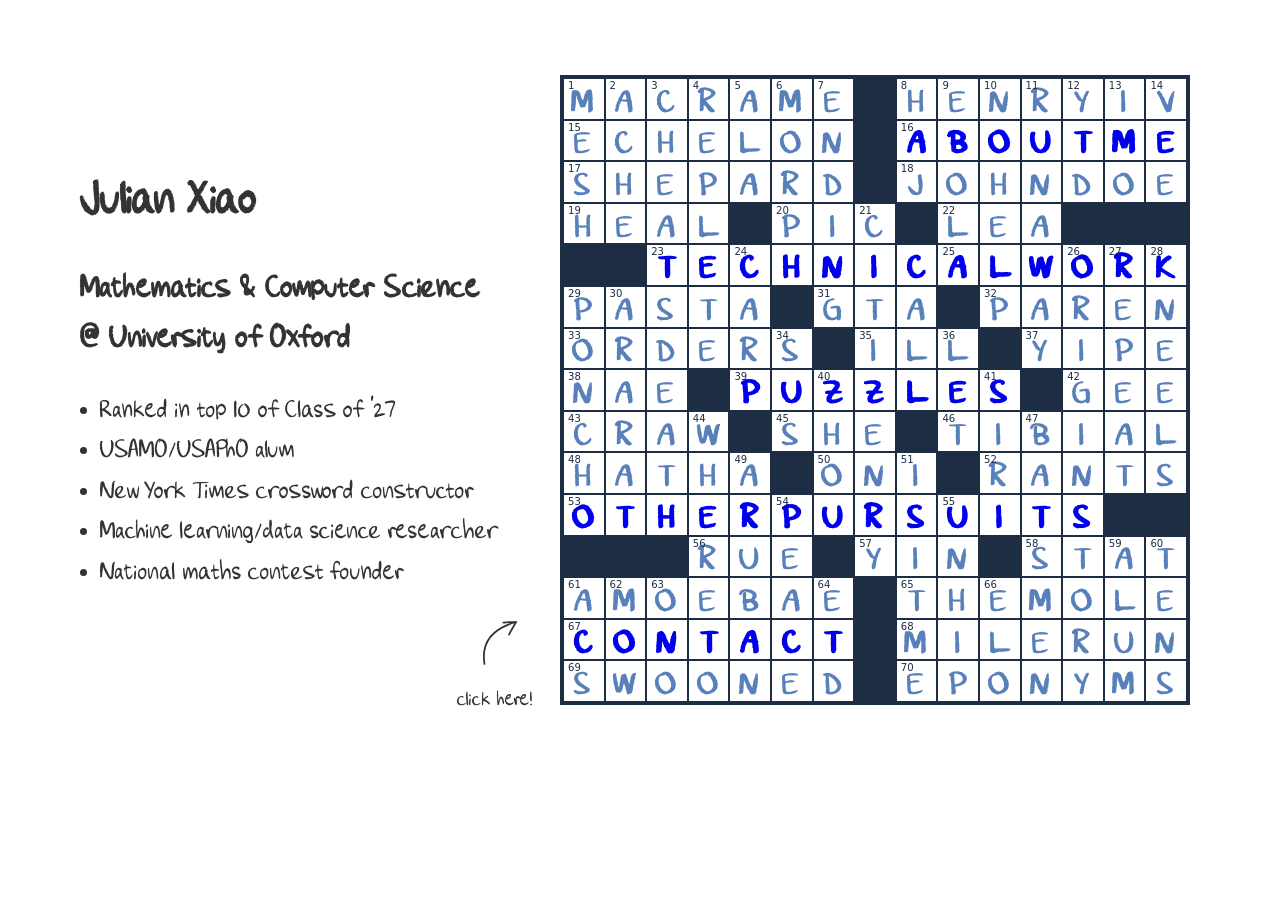
==== index.html @ 97bfea86 "fixed grid font" ====
<!DOCTYPE html>
<html lang="en">

<head>
        <meta charset="UTF-8">
        <meta name="viewport" content="width=device-width, initial-scale=1.0">
        <title>Julian's World</title>
        <link rel="icon" href="images/favicon (4).ico">
        <link rel="preload" href="fonts/jxh.woff2" as="font" type="font/woff2" crossorigin>
        <link rel="preload" href="fonts/jxh2.woff2" as="font" type="font/woff2" crossorigin>
        <link rel="stylesheet" href="style.css">
</head>

<body>
        <div class="main-layout fade-in-up">
                <!-- Left Panel: 1/3 Width -->
                <aside class="left-panel">
                        <h1>Julian Xiao</h1>
                        <h2>
                                Mathematics & Computer Science
                                <br> @ University of Oxford
                        </h2>
                        <p>
                        <ul>
                                <li>Ranked in top 10 of Class of '27</li>
                                <li>USAMO/USAPhO alum</li>
                                <li>New York Times crossword constructor</li>
                                <li>Machine learning/data science researcher</li>
                                <li>National maths contest founder</li>
                        </ul>
                        </p>
                </aside>

                <!-- Right Panel: 2/3 Width containing Crossword Grid -->
                <main class="right-panel">
                        <div class="grid-wrapper">
                                <div class="crossword-grid">

                                        <!-- Row 1 -->
                                        <div class="cell"><span class="cell-number">1</span><span
                                                        class="cell-letter">M</span></div>
                                        <div class="cell"><span class="cell-number">2</span><span
                                                        class="cell-letter">A</span></div>
                                        <div class="cell"><span class="cell-number">3</span><span
                                                        class="cell-letter">C</span></div>
                                        <div class="cell"><span class="cell-number">4</span><span
                                                        class="cell-letter">R</span></div>
                                        <div class="cell"><span class="cell-number">5</span><span
                                                        class="cell-letter">A</span></div>
                                        <div class="cell"><span class="cell-number">6</span><span
                                                        class="cell-letter">M</span></div>
                                        <div class="cell"><span class="cell-number">7</span><span
                                                        class="cell-letter">E</span></div>
                                        <div class="cell black"></div>
                                        <div class="cell"><span class="cell-number">8</span><span
                                                        class="cell-letter">H</span></div>
                                        <div class="cell"><span class="cell-number">9</span><span
                                                        class="cell-letter">E</span></div>
                                        <div class="cell"><span class="cell-number">10</span><span
                                                        class="cell-letter">N</span></div>
                                        <div class="cell"><span class="cell-number">11</span><span
                                                        class="cell-letter">R</span></div>
                                        <div class="cell"><span class="cell-number">12</span><span
                                                        class="cell-letter">Y</span></div>
                                        <div class="cell"><span class="cell-number">13</span><span
                                                        class="cell-letter">I</span></div>
                                        <div class="cell"><span class="cell-number">14</span><span
                                                        class="cell-letter">V</span></div>

                                        <!-- Row 2 -->
                                        <div class="cell"><span class="cell-number">15</span><span
                                                        class="cell-letter">E</span></div>
                                        <div class="cell"><span class="cell-letter">C</span></div>
                                        <div class="cell"><span class="cell-letter">H</span></div>
                                        <div class="cell"><span class="cell-letter">E</span></div>
                                        <div class="cell"><span class="cell-letter">L</span></div>
                                        <div class="cell"><span class="cell-letter">O</span></div>
                                        <div class="cell"><span class="cell-letter">N</span></div>
                                        <div class="cell black"></div>
                                        <a href="about.html" class="cell crossword-link" data-word="about"><span
                                                        class="cell-number">16</span><span
                                                        class="cell-letter">A</span></a>
                                        <a href="about.html" class="cell crossword-link" data-word="about"><span
                                                        class="cell-letter">B</span></a>
                                        <a href="about.html" class="cell crossword-link" data-word="about"><span
                                                        class="cell-letter">O</span></a>
                                        <a href="about.html" class="cell crossword-link" data-word="about"><span
                                                        class="cell-letter">U</span></a>
                                        <a href="about.html" class="cell crossword-link" data-word="about"><span
                                                        class="cell-letter">T</span></a>
                                        <a href="about.html" class="cell crossword-link" data-word="about"><span
                                                        class="cell-letter">M</span></a>
                                        <a href="about.html" class="cell crossword-link" data-word="about"><span
                                                        class="cell-letter">E</span></a>

                                        <!-- Row 3 -->
                                        <div class="cell"><span class="cell-number">17</span><span
                                                        class="cell-letter">S</span></div>
                                        <div class="cell"><span class="cell-letter">H</span></div>
                                        <div class="cell"><span class="cell-letter">E</span></div>
                                        <div class="cell"><span class="cell-letter">P</span></div>
                                        <div class="cell"><span class="cell-letter">A</span></div>
                                        <div class="cell"><span class="cell-letter">R</span></div>
                                        <div class="cell"><span class="cell-letter">D</span></div>
                                        <div class="cell black"></div>
                                        <div class="cell"><span class="cell-number">18</span><span
                                                        class="cell-letter">J</span></div>
                                        <div class="cell"><span class="cell-letter">O</span></div>
                                        <div class="cell"><span class="cell-letter">H</span></div>
                                        <div class="cell"><span class="cell-letter">N</span></div>
                                        <div class="cell"><span class="cell-letter">D</span></div>
                                        <div class="cell"><span class="cell-letter">O</span></div>
                                        <div class="cell"><span class="cell-letter">E</span></div>

                                        <!-- Row 4 -->
                                        <div class="cell"><span class="cell-number">19</span><span
                                                        class="cell-letter">H</span></div>
                                        <div class="cell"><span class="cell-letter">E</span></div>
                                        <div class="cell"><span class="cell-letter">A</span></div>
                                        <div class="cell"><span class="cell-letter">L</span></div>
                                        <div class="cell black"></div>
                                        <div class="cell"><span class="cell-number">20</span><span
                                                        class="cell-letter">P</span></div>
                                        <div class="cell"><span class="cell-letter">I</span></div>
                                        <div class="cell"><span class="cell-number">21</span><span
                                                        class="cell-letter">C</span></div>
                                        <div class="cell black"></div>
                                        <div class="cell"><span class="cell-number">22</span><span
                                                        class="cell-letter">L</span></div>
                                        <div class="cell"><span class="cell-letter">E</span></div>
                                        <div class="cell"><span class="cell-letter">A</span></div>
                                        <div class="cell black"></div>
                                        <div class="cell black"></div>
                                        <div class="cell black"></div>

                                        <!-- Row 5 -->
                                        <div class="cell black"></div>
                                        <div class="cell black"></div>
                                        <a href="work.html" class="cell crossword-link" data-word="work"><span
                                                        class="cell-number">23</span><span
                                                        class="cell-letter">T</span></a>
                                        <a href="work.html" class="cell crossword-link" data-word="work"><span
                                                        class="cell-letter">E</span></a>
                                        <a href="work.html" class="cell crossword-link" data-word="work"><span
                                                        class="cell-number">24</span><span
                                                        class="cell-letter">C</span></a>
                                        <a href="work.html" class="cell crossword-link" data-word="work"><span
                                                        class="cell-letter">H</span></a>
                                        <a href="work.html" class="cell crossword-link" data-word="work"><span
                                                        class="cell-letter">N</span></a>
                                        <a href="work.html" class="cell crossword-link" data-word="work"><span
                                                        class="cell-letter">I</span></a>
                                        <a href="work.html" class="cell crossword-link" data-word="work"><span
                                                        class="cell-letter">C</span></a>
                                        <a href="work.html" class="cell crossword-link" data-word="work"><span
                                                        class="cell-number">25</span><span
                                                        class="cell-letter">A</span></a>
                                        <a href="work.html" class="cell crossword-link" data-word="work"><span
                                                        class="cell-letter">L</span></a>
                                        <a href="work.html" class="cell crossword-link" data-word="work"><span
                                                        class="cell-letter">W</span></a>
                                        <a href="work.html" class="cell crossword-link" data-word="work"><span
                                                        class="cell-number">26</span><span
                                                        class="cell-letter">O</span></a>
                                        <a href="work.html" class="cell crossword-link" data-word="work"><span
                                                        class="cell-number">27</span><span
                                                        class="cell-letter">R</span></a>
                                        <a href="work.html" class="cell crossword-link" data-word="work"><span
                                                        class="cell-number">28</span><span
                                                        class="cell-letter">K</span></a>

                                        <!-- Row 6 -->
                                        <div class="cell"><span class="cell-number">29</span><span
                                                        class="cell-letter">P</span></div>
                                        <div class="cell"><span class="cell-number">30</span><span
                                                        class="cell-letter">A</span></div>
                                        <div class="cell"><span class="cell-letter">S</span></div>
                                        <div class="cell"><span class="cell-letter">T</span></div>
                                        <div class="cell"><span class="cell-letter">A</span></div>
                                        <div class="cell black"></div>
                                        <div class="cell"><span class="cell-number">31</span><span
                                                        class="cell-letter">G</span></div>
                                        <div class="cell"><span class="cell-letter">T</span></div>
                                        <div class="cell"><span class="cell-letter">A</span></div>
                                        <div class="cell black"></div>
                                        <div class="cell"><span class="cell-number">32</span><span
                                                        class="cell-letter">P</span></div>
                                        <div class="cell"><span class="cell-letter">A</span></div>
                                        <div class="cell"><span class="cell-letter">R</span></div>
                                        <div class="cell"><span class="cell-letter">E</span></div>
                                        <div class="cell"><span class="cell-letter">N</span></div>

                                        <!-- Row 7 -->
                                        <div class="cell"><span class="cell-number">33</span><span
                                                        class="cell-letter">O</span></div>
                                        <div class="cell"><span class="cell-letter">R</span></div>
                                        <div class="cell"><span class="cell-letter">D</span></div>
                                        <div class="cell"><span class="cell-letter">E</span></div>
                                        <div class="cell"><span class="cell-letter">R</span></div>
                                        <div class="cell"><span class="cell-number">34</span><span
                                                        class="cell-letter">S</span></div>
                                        <div class="cell black"></div>
                                        <div class="cell"><span class="cell-number">35</span><span
                                                        class="cell-letter">I</span></div>
                                        <div class="cell"><span class="cell-letter">L</span></div>
                                        <div class="cell"><span class="cell-number">36</span><span
                                                        class="cell-letter">L</span></div>
                                        <div class="cell black"></div>
                                        <div class="cell"><span class="cell-number">37</span><span
                                                        class="cell-letter">Y</span></div>
                                        <div class="cell"><span class="cell-letter">I</span></div>
                                        <div class="cell"><span class="cell-letter">P</span></div>
                                        <div class="cell"><span class="cell-letter">E</span></div>

                                        <!-- Row 8 -->
                                        <div class="cell"><span class="cell-number">38</span><span
                                                        class="cell-letter">N</span></div>
                                        <div class="cell"><span class="cell-letter">A</span></div>
                                        <div class="cell"><span class="cell-letter">E</span></div>
                                        <div class="cell black"></div>
                                        <a href="puzzles.html" class="cell crossword-link" data-word="puzzles"><span
                                                        class="cell-number">39</span><span
                                                        class="cell-letter">P</span></a>
                                        <a href="puzzles.html" class="cell crossword-link" data-word="puzzles"><span
                                                        class="cell-letter">U</span></a>
                                        <a href="puzzles.html" class="cell crossword-link" data-word="puzzles"><span
                                                        class="cell-number">40</span><span
                                                        class="cell-letter variant-1">Z</span></a>
                                        <a href="puzzles.html" class="cell crossword-link" data-word="puzzles"><span
                                                        class="cell-letter">Z</span></a>
                                        <a href="puzzles.html" class="cell crossword-link" data-word="puzzles"><span
                                                        class="cell-letter">L</span></a>
                                        <a href="puzzles.html" class="cell crossword-link" data-word="puzzles"><span
                                                        class="cell-letter">E</span></a>
                                        <a href="puzzles.html" class="cell crossword-link" data-word="puzzles"><span
                                                        class="cell-number">41</span><span
                                                        class="cell-letter">S</span></a>
                                        <div class="cell black"></div>
                                        <div class="cell"><span class="cell-number">42</span><span
                                                        class="cell-letter">G</span></div>
                                        <div class="cell"><span class="cell-letter">E</span></div>
                                        <div class="cell"><span class="cell-letter">E</span></div>

                                        <!-- Row 9 -->
                                        <div class="cell"><span class="cell-number">43</span><span
                                                        class="cell-letter">C</span></div>
                                        <div class="cell"><span class="cell-letter">R</span></div>
                                        <div class="cell"><span class="cell-letter">A</span></div>
                                        <div class="cell"><span class="cell-number">44</span><span
                                                        class="cell-letter">W</span></div>
                                        <div class="cell black"></div>
                                        <div class="cell"><span class="cell-number">45</span><span
                                                        class="cell-letter">S</span></div>
                                        <div class="cell"><span class="cell-letter">H</span></div>
                                        <div class="cell"><span class="cell-letter">E</span></div>
                                        <div class="cell black"></div>
                                        <div class="cell"><span class="cell-number">46</span><span
                                                        class="cell-letter">T</span></div>
                                        <div class="cell"><span class="cell-letter">I</span></div>
                                        <div class="cell"><span class="cell-number">47</span><span
                                                        class="cell-letter">B</span></div>
                                        <div class="cell"><span class="cell-letter">I</span></div>
                                        <div class="cell"><span class="cell-letter">A</span></div>
                                        <div class="cell"><span class="cell-letter">L</span></div>

                                        <!-- Row 10 -->
                                        <div class="cell"><span class="cell-number">48</span><span
                                                        class="cell-letter">H</span></div>
                                        <div class="cell"><span class="cell-letter">A</span></div>
                                        <div class="cell"><span class="cell-letter">T</span></div>
                                        <div class="cell"><span class="cell-letter">H</span></div>
                                        <div class="cell"><span class="cell-number">49</span><span
                                                        class="cell-letter">A</span></div>
                                        <div class="cell black"></div>
                                        <div class="cell"><span class="cell-number">50</span><span
                                                        class="cell-letter">O</span></div>
                                        <div class="cell"><span class="cell-letter">N</span></div>
                                        <div class="cell"><span class="cell-number">51</span><span
                                                        class="cell-letter">I</span></div>
                                        <div class="cell black"></div>
                                        <div class="cell"><span class="cell-number">52</span><span
                                                        class="cell-letter">R</span></div>
                                        <div class="cell"><span class="cell-letter">A</span></div>
                                        <div class="cell"><span class="cell-letter">N</span></div>
                                        <div class="cell"><span class="cell-letter">T</span></div>
                                        <div class="cell"><span class="cell-letter">S</span></div>

                                        <!-- Row 11 -->
                                        <a href="pursuits.html" class="cell crossword-link" data-word="pursuits"><span
                                                        class="cell-number">53</span><span
                                                        class="cell-letter">O</span></a>
                                        <a href="pursuits.html" class="cell crossword-link" data-word="pursuits"><span
                                                        class="cell-letter">T</span></a>
                                        <a href="pursuits.html" class="cell crossword-link" data-word="pursuits"><span
                                                        class="cell-letter">H</span></a>
                                        <a href="pursuits.html" class="cell crossword-link" data-word="pursuits"><span
                                                        class="cell-letter">E</span></a>
                                        <a href="pursuits.html" class="cell crossword-link" data-word="pursuits"><span
                                                        class="cell-letter">R</span></a>
                                        <a href="pursuits.html" class="cell crossword-link" data-word="pursuits"><span
                                                        class="cell-number">54</span><span
                                                        class="cell-letter">P</span></a>
                                        <a href="pursuits.html" class="cell crossword-link" data-word="pursuits"><span
                                                        class="cell-letter">U</span></a>
                                        <a href="pursuits.html" class="cell crossword-link" data-word="pursuits"><span
                                                        class="cell-letter">R</span></a>
                                        <a href="pursuits.html" class="cell crossword-link" data-word="pursuits"><span
                                                        class="cell-letter">S</span></a>
                                        <a href="pursuits.html" class="cell crossword-link" data-word="pursuits"><span
                                                        class="cell-number">55</span><span
                                                        class="cell-letter">U</span></a>
                                        <a href="pursuits.html" class="cell crossword-link" data-word="pursuits"><span
                                                        class="cell-letter">I</span></a>
                                        <a href="pursuits.html" class="cell crossword-link" data-word="pursuits"><span
                                                        class="cell-letter">T</span></a>
                                        <a href="pursuits.html" class="cell crossword-link" data-word="pursuits"><span
                                                        class="cell-letter">S</span></a>
                                        <div class="cell black"></div>
                                        <div class="cell black"></div>

                                        <!-- Row 12 -->
                                        <div class="cell black"></div>
                                        <div class="cell black"></div>
                                        <div class="cell black"></div>
                                        <div class="cell"><span class="cell-number">56</span><span
                                                        class="cell-letter">R</span></div>
                                        <div class="cell"><span class="cell-letter">U</span></div>
                                        <div class="cell"><span class="cell-letter">E</span></div>
                                        <div class="cell black"></div>
                                        <div class="cell"><span class="cell-number">57</span><span
                                                        class="cell-letter">Y</span></div>
                                        <div class="cell"><span class="cell-letter">I</span></div>
                                        <div class="cell"><span class="cell-letter">N</span></div>
                                        <div class="cell black"></div>
                                        <div class="cell"><span class="cell-number">58</span><span
                                                        class="cell-letter">S</span></div>
                                        <div class="cell"><span class="cell-letter">T</span></div>
                                        <div class="cell"><span class="cell-number">59</span><span
                                                        class="cell-letter">A</span></div>
                                        <div class="cell"><span class="cell-number">60</span><span
                                                        class="cell-letter">T</span></div>

                                        <!-- Row 13 -->
                                        <div class="cell"><span class="cell-number">61</span><span
                                                        class="cell-letter">A</span></div>
                                        <div class="cell"><span class="cell-number">62</span><span
                                                        class="cell-letter">M</span></div>
                                        <div class="cell"><span class="cell-number">63</span><span
                                                        class="cell-letter">O</span></div>
                                        <div class="cell"><span class="cell-letter">E</span></div>
                                        <div class="cell"><span class="cell-letter">B</span></div>
                                        <div class="cell"><span class="cell-letter">A</span></div>
                                        <div class="cell"><span class="cell-number">64</span><span
                                                        class="cell-letter">E</span></div>
                                        <div class="cell black"></div>
                                        <div class="cell"><span class="cell-number">65</span><span
                                                        class="cell-letter">T</span></div>
                                        <div class="cell"><span class="cell-letter">H</span></div>
                                        <div class="cell"><span class="cell-number">66</span><span
                                                        class="cell-letter">E</span></div>
                                        <div class="cell"><span class="cell-letter">M</span></div>
                                        <div class="cell"><span class="cell-letter">O</span></div>
                                        <div class="cell"><span class="cell-letter">L</span></div>
                                        <div class="cell"><span class="cell-letter">E</span></div>

                                        <!-- Row 14 -->
                                        <a href="contact.html" class="cell crossword-link" data-word="contact"><span
                                                        class="cell-number">67</span><span
                                                        class="cell-letter">C</span></a>
                                        <a href="contact.html" class="cell crossword-link" data-word="contact"><span
                                                        class="cell-letter">O</span></a>
                                        <a href="contact.html" class="cell crossword-link" data-word="contact"><span
                                                        class="cell-letter">N</span></a>
                                        <a href="contact.html" class="cell crossword-link" data-word="contact"><span
                                                        class="cell-letter">T</span></a>
                                        <a href="contact.html" class="cell crossword-link" data-word="contact"><span
                                                        class="cell-letter">A</span></a>
                                        <a href="contact.html" class="cell crossword-link" data-word="contact"><span
                                                        class="cell-letter">C</span></a>
                                        <a href="contact.html" class="cell crossword-link" data-word="contact"><span
                                                        class="cell-letter">T</span></a>
                                        <div class="cell black"></div>
                                        <div class="cell"><span class="cell-number">68</span><span
                                                        class="cell-letter">M</span></div>
                                        <div class="cell"><span class="cell-letter">I</span></div>
                                        <div class="cell"><span class="cell-letter">L</span></div>
                                        <div class="cell"><span class="cell-letter">E</span></div>
                                        <div class="cell"><span class="cell-letter">R</span></div>
                                        <div class="cell"><span class="cell-letter">U</span></div>
                                        <div class="cell"><span class="cell-letter">N</span></div>

                                        <!-- Row 15 -->
                                        <div class="cell"><span class="cell-number">69</span><span
                                                        class="cell-letter">S</span></div>
                                        <div class="cell"><span class="cell-letter">W</span></div>
                                        <div class="cell"><span class="cell-letter">O</span></div>
                                        <div class="cell"><span class="cell-letter">O</span></div>
                                        <div class="cell"><span class="cell-letter">N</span></div>
                                        <div class="cell"><span class="cell-letter">E</span></div>
                                        <div class="cell"><span class="cell-letter">D</span></div>
                                        <div class="cell black"></div>
                                        <div class="cell"><span class="cell-number">70</span><span
                                                        class="cell-letter">E</span></div>
                                        <div class="cell"><span class="cell-letter">P</span></div>
                                        <div class="cell"><span class="cell-letter">O</span></div>
                                        <div class="cell"><span class="cell-letter">N</span></div>
                                        <div class="cell"><span class="cell-letter">Y</span></div>
                                        <div class="cell"><span class="cell-letter">M</span></div>
                                        <div class="cell"><span class="cell-letter">S</span></div>

                                </div>
                                <!-- Handdrawn arrow pointing to the grid -->
                                <div class="arrow-decoration">
                                        <svg class="handdrawn-arrow" viewBox="0 0 100 100" fill="none"
                                                stroke="currentColor" stroke-width="2.5" stroke-linecap="round"
                                                stroke-linejoin="round">
                                                <path d="M 35 80 C 30 50, 45 30, 80 20" />
                                                <path d="M 62 21 C 68 20, 75 20, 80 20 C 77 26, 73 32, 70 38" />
                                        </svg>
                                        <span class="arrow-text">click here!</span>
                                </div>
                        </div>
                </main>
        </div>

        <!-- Client-side Interactive Hover Script -->
        <script>
                // --- 1. Link Word Highlighting ---
                document.querySelectorAll('.crossword-link').forEach(cell => {
                        const word = cell.getAttribute('data-word');

                        cell.addEventListener('mouseenter', () => {
                                document.querySelectorAll(`.crossword-link[data-word="${word}"]`).forEach(c => {
                                        c.classList.add('highlight');
                                });
                        });

                        cell.addEventListener('mouseleave', () => {
                                document.querySelectorAll(`.crossword-link[data-word="${word}"]`).forEach(c => {
                                        c.classList.remove('highlight');
                                });
                        });
                });

                // --- 2. Standard Cell Hover Tooltip ---
                const gridCells = document.querySelectorAll('.crossword-grid > *');
                const grid = [];
                for (let r = 0; r < 15; r++) {
                        grid.push([]);
                        for (let c = 0; c < 15; c++) {
                                grid[r].push(gridCells[r * 15 + c]);
                        }
                }

                const numberMap = {};
                let currentNumber = 1;

                // Pass 1: Automatically calculate clue number starting locations
                for (let r = 0; r < 15; r++) {
                        for (let c = 0; c < 15; c++) {
                                const cell = grid[r][c];
                                if (cell.classList.contains('black')) continue;

                                const leftIsEdgeOrBlack = (c === 0 || grid[r][c - 1].classList.contains('black'));
                                const rightIsWhite = (c < 14 && !grid[r][c + 1].classList.contains('black'));
                                const isAcrossStart = leftIsEdgeOrBlack && rightIsWhite;

                                const topIsEdgeOrBlack = (r === 0 || grid[r - 1][c].classList.contains('black'));
                                const bottomIsWhite = (r < 14 && !grid[r + 1][c].classList.contains('black'));
                                const isDownStart = topIsEdgeOrBlack && bottomIsWhite;

                                if (isAcrossStart || isDownStart) {
                                        numberMap[`${r},${c}`] = currentNumber;
                                        currentNumber++;
                                }
                        }
                }

                // Pass 2: Helper function to trace clue numbers for any cell (r, c)
                function getClueInfo(r, c) {
                        if (grid[r][c].classList.contains('black')) return null;

                        // Across clue trace
                        let startC = c;
                        while (startC > 0 && !grid[r][startC - 1].classList.contains('black')) {
                                startC--;
                        }
                        const acrossStartNum = numberMap[`${r},${startC}`];
                        const hasAcross = acrossStartNum && (startC < 14 && !grid[r][startC + 1].classList.contains('black'));

                        // Down clue trace
                        let startR = r;
                        while (startR > 0 && !grid[startR - 1][c].classList.contains('black')) {
                                startR--;
                        }
                        const downStartNum = numberMap[`${startR},${c}`];
                        const hasDown = downStartNum && (startR < 14 && !grid[startR + 1][c].classList.contains('black'));

                        const parts = [];
                        if (hasAcross) parts.push(`${acrossStartNum}A`);
                        if (hasDown) parts.push(`${downStartNum}D`);

                        return parts.length > 0 ? parts.join(', ') : null;
                }

                // Pass 3: Tooltip DOM creation and mouse tracking
                let tooltipTimeout = null;
                const tooltip = document.createElement('div');
                tooltip.id = 'crossword-tooltip';

                // Inline styles for styling the tooltip card
                tooltip.style.position = 'fixed';
                tooltip.style.display = 'none';
                tooltip.style.backgroundColor = '#1e293b'; // Slate-800
                tooltip.style.color = '#ffffff';
                tooltip.style.padding = '6px 10px';
                tooltip.style.borderRadius = '4px';
                tooltip.style.fontSize = '12px';
                tooltip.style.fontFamily = 'system-ui, -apple-system, BlinkMacSystemFont, "Segoe UI", Roboto, sans-serif';
                tooltip.style.boxShadow = '0 2px 8px rgba(0, 0, 0, 0.2)';
                tooltip.style.pointerEvents = 'none';
                tooltip.style.zIndex = '1000';
                document.body.appendChild(tooltip);

                gridCells.forEach((cell, index) => {
                        if (cell.classList.contains('black') || cell.classList.contains('crossword-link')) {
                                return;
                        }

                        const r = Math.floor(index / 15);
                        const c = index % 15;

                        cell.addEventListener('mouseenter', (e) => {
                                if (tooltipTimeout) clearTimeout(tooltipTimeout);

                                const clueInfo = getClueInfo(r, c);
                                if (!clueInfo) return;

                                tooltipTimeout = setTimeout(() => {
                                        tooltip.textContent = clueInfo;
                                        tooltip.style.display = 'block';
                                }, 500); // 0.5 second delay
                        });

                        cell.addEventListener('click', (e) => {
                                if (tooltipTimeout) {
                                        clearTimeout(tooltipTimeout);
                                        tooltipTimeout = null;
                                }

                                const clueInfo = getClueInfo(r, c);
                                if (!clueInfo) return;

                                tooltip.textContent = clueInfo;
                                tooltip.style.display = 'block';
                                tooltip.style.left = (e.clientX + 12) + 'px';
                                tooltip.style.top = (e.clientY + 15) + 'px';
                        });

                        cell.addEventListener('mousemove', (e) => {
                                // Adjust tooltip position slightly below and to the right of the cursor
                                tooltip.style.left = (e.clientX + 12) + 'px';
                                tooltip.style.top = (e.clientY + 15) + 'px';
                        });

                        cell.addEventListener('mouseleave', () => {
                                if (tooltipTimeout) {
                                        clearTimeout(tooltipTimeout);
                                        tooltipTimeout = null;
                                }
                                tooltip.style.display = 'none';
                        });
                });

                // --- 3. Alternate Glyph Case Assignor ---
                // only applicable for jxxword-thick

                // for (let r = 0; r < 15; r++) {
                //         for (let c = 0; c < 15; c++) {
                //                 const cell = grid[r][c];
                //                 if (cell.classList.contains('black')) continue;

                //                 const letterSpan = cell.querySelector('.cell-letter');
                //                 if (!letterSpan) continue;

                //                 if ((r + c) % 2 === 0) {
                //                         letterSpan.textContent = letterSpan.textContent.toLowerCase();
                //                 }
                //         }
                // }
        </script>
</body>

</html>
---- style.css ----
@font-face {
    font-family: 'JXH';
    src: url('fonts/jxh.woff2') format('woff2'),
        url('fonts/jxh.ttf') format('truetype');
    font-weight: normal;
    font-style: normal;
    font-display: block;
    /* Tells the browser to wait for the custom font to render to prevent flashes */
}

@font-face {
    font-family: 'JXXW';
    src: url('fonts/jxh2.woff2') format('woff2'),
        url('fonts/jxh2.ttf') format('truetype');
    font-weight: normal;
    font-style: normal;
    font-display: block;
    /* Tells the browser to wait for the custom font to render to prevent flashes */
}

body {
    font-family: 'JXH', -apple-system, BlinkMacSystemFont, "Segoe UI", Roboto, Helvetica, Arial, sans-serif;
    background-color: #ffffff;
    color: #333333;
    line-height: 1.6;
    margin: 0;
    padding: 0;
    font-size: 21px;
    /* Increased by ~5pt (from 16px to 21px) */
}

.main-layout {
    display: flex;
    flex-direction: row;
    gap: 50px;
    max-width: 1150px;
    margin: 5vh auto;
    padding: 20px;
    align-items: center;
    justify-content: center;
    /* Center the contents so left and right outer margins are equal */
}

.left-panel {
    flex: 0 1 420px;
    /* Size to content width (increased by 40px) */
    min-width: 280px;
}

.right-panel {
    flex: 0 1 650px;
    max-width: min(650px, 80vh);
    /* Size to grid width */
    display: flex;
    justify-content: center;
    container-type: inline-size;
    padding: 10px;
    box-sizing: border-box;
}

/* Grid wrapper for absolute positioning of decorations */
.grid-wrapper {
    position: relative;
    width: 100%;
    max-width: min(650px, 80vh);
    aspect-ratio: 1 / 1;
}

/* Crossword Grid Styles */
.crossword-grid {
    display: grid;
    grid-template-columns: repeat(15, 1fr);
    grid-template-rows: repeat(15, 1fr);
    width: 100%;
    height: 100%;
    border: 3px solid #1d2d44;
    /* Outer border */
    background-color: #ffffff;
    box-sizing: border-box;
}

/* Handdrawn Arrow Decoration */
.arrow-decoration {
    position: absolute;
    left: -110px;
    bottom: -10px;
    width: 90px;
    display: flex;
    flex-direction: column;
    align-items: center;
    pointer-events: none;
    /* Let clicks pass through if any overlap */
    color: #333333;
}

.handdrawn-arrow {
    width: 70px;
    height: 70px;
}

.arrow-text {
    font-family: "JXH", system-ui, -apple-system, BlinkMacSystemFont, "Segoe UI", Roboto, sans-serif;
    font-size: 20px;
    margin-top: 5px;
    white-space: nowrap;
}

.cell {
    background-color: #ffffff;
    position: relative;
    display: flex;
    align-items: center;
    justify-content: center;
    text-decoration: none;
    user-select: none;
    border: 1px solid #1d2d44;
    /* 1px border on all sides, combining to make 2px grid lines */
    box-sizing: border-box;
    /* Crucial to keep dimensions exact */
    min-width: 0;
    /* Prevents content from expanding cell column width */
    min-height: 0;
    /* Prevents content from expanding cell row height */
    overflow: hidden;
    /* Prevents subpixel text height overflow */
}

.cell.black {
    background-color: #1d2d44;
    border: 1px solid #1d2d44;
}

.cell-number {
    position: absolute;
    top: 2px;
    left: 4px;
    font-size: clamp(8px, 1.6cqi, 12px);
    font-family: Roboto, "Segoe UI", system-ui, -apple-system, BlinkMacSystemFont, sans-serif;
    color: #1d2d44;
    line-height: 1;
    font-weight: normal;
}

.cell-letter {
    font-size: clamp(17.28px, 5.04cqi, 37.44px);
    font-family: "JXXW", Roboto, "Segoe UI", system-ui, -apple-system, BlinkMacSystemFont, sans-serif;
    font-weight: 500;
    color: #5881bb;
    /* Soft dark gray color for standard letters */
    line-height: 1;
    margin-top: 0.25em;
    /* Shift letter further down */
    font-feature-settings: "ss01" 1, "ss02" 0;
}

/* Crossword Link Cells */
.crossword-link {
    cursor: pointer;
    transition: background-color 0.2s ease;
}

/* Color for letters belonging to the nav categories (regular blue link color) */
.crossword-link .cell-letter {
    color: #0000ee;
    font-weight: bold;
}

/* Entire word highlighted yellow on hover */
.crossword-link.highlight {
    background-color: #fef08a;
    /* Soft highlighter yellow */
}

/* Highlight standard cells on hover (excluding black cells and link cells) */
.cell:not(.black):not(.crossword-link):hover {
    background-color: #f0f0f0;
    /* Light gray highlight */
}

/* Sidebar navigation */
h1 {
    font-size: 2.2em;
    margin-top: 0;
    margin-bottom: 20px;
}

p {
    font-size: 1.1em;
    margin-bottom: 25px;
}

.left-panel ul {
    font-size: 25.33px;
    /* Decreased by 2pt (to 19pt) */
    padding-left: 20px;
    /* Reduced indent by 20px */
}

.back-link {
    display: inline-block;
    color: #666666;
    text-decoration: none;
    margin-bottom: 20px;
}

.back-link:hover {
    color: #333333;
    text-decoration: underline;
}

/* Responsive adjustment for tablet/mobile screens */
@media (max-width: 768px) {
    .main-layout {
        flex-direction: column;
        margin: 20px auto;
        gap: 30px;
    }

    .left-panel,
    .right-panel {
        flex: none;
        width: 100%;
        padding: 0;
    }

    .right-panel {
        justify-content: center;
        /* Center crossword grid on mobile */
    }

    .arrow-decoration {
        display: none;
    }
}

/* Subpage styling */
.container {
    max-width: 800px;
    margin: 5vh auto;
    padding: 0 20px;
    box-sizing: border-box;
}

.profile-img {
    max-width: 100%;
    height: auto;
    border-radius: 12px;
    box-shadow: 0 8px 24px rgba(0, 0, 0, 0.12);
    margin: 20px 0;
    display: block;
}

/* Subpage Navigation Bar */
.subpage-nav {
    display: flex;
    justify-content: center;
    align-items: center;
    gap: 40px;
    background-color: #ffffff;
    border-bottom: 1px solid #eeeeee;
    padding: 20px 0;
    position: sticky;
    top: 0;
    z-index: 100;
}

.subpage-nav a {
    text-decoration: none;
    color: #555555;
    font-size: 20px;
    font-weight: 500;
    transition: all 0.2s ease;
    padding: 5px 0;
    border-bottom: 2px solid transparent;
}

.subpage-nav a:hover {
    color: #000000;
    border-bottom-color: #555555;
}

.subpage-nav a.active {
    color: #0000ee;
    border-bottom-color: #0000ee;
    font-weight: bold;
}

/* JXXW Alternate Glyph Variant Classes */
.variant-1 {
    font-feature-settings: "ss01" 0, "ss02" 0;
}

.variant-2 {
    font-feature-settings: "ss01" 1, "ss02" 0;
}

.variant-3 {
    font-feature-settings: "ss02" 1, "ss01" 0;
}

/* Page transition: Quick fade in from below */
@keyframes fadeInUp {
    from {
        opacity: 0;
        transform: translateY(20px);
    }

    to {
        opacity: 1;
        transform: translateY(0);
    }
}

.fade-in-up {
    opacity: 0;
    animation: fadeInUp 0.6s cubic-bezier(0.16, 1, 0.3, 1) 0.3s forwards;
}

/* ==========================================
   Puzzles Page Layout Styles
   ========================================== */
.puzzles-layout {
    display: flex;
    gap: 40px;
    align-items: flex-start;
    margin-top: 30px;
}

.puzzles-main-content {
    flex: 1;
}

.puzzles-sidebar {
    width: 320px;
    flex-shrink: 0;
}

@media (max-width: 768px) {
    .puzzles-layout {
        flex-direction: column;
        gap: 30px;
    }

    .puzzles-sidebar {
        width: 100%;
        max-width: 320px;
        margin: 0 auto;
    }
}

/* ==========================================
   Connect 4 Game Styles
   ========================================== */
.connect4-game {
    margin: 0;
    max-width: 320px;
    text-align: center;
    background: transparent;
    position: relative;
    /* Contains the absolute positioned confetti container */
}

.game-controls {
    display: flex;
    justify-content: center;
    align-items: center;
    margin-top: 15px;
}

.c4-reset-btn {
    background: #ffffff;
    border: 2px solid #1d2d44;
    border-radius: 50%;
    width: 50px;
    height: 50px;
    display: flex;
    align-items: center;
    justify-content: center;
    cursor: pointer;
    color: #1d2d44;
    transition: background-color 0.2s ease;
    padding: 0;
    box-sizing: border-box;
}

.c4-reset-btn:hover {
    background-color: #f0f0f0;
    /* Same gray shade as crossword grid hovering gray */
}

.c4-reset-btn:active {
    background-color: #e2e8f0;
}

.c4-reset-btn svg {
    width: 24px;
    height: 24px;
    display: block;
}

/* Confetti Celebration Styles */
.confetti-container {
    position: absolute;
    top: -150px;
    left: -150px;
    width: calc(100% + 300px);
    height: calc(100% + 300px);
    pointer-events: none;
    z-index: 10;
    /* Renders in front of the board (.connect4-container has z-index: 2) */
    overflow: hidden;
    /* Clips confetti that goes beyond the active boundary area */
}

.confetti-piece {
    position: absolute;
    border-radius: 50%;
    pointer-events: none;
    opacity: 0;
    transform: translate(var(--start-x), var(--start-y)) scale(0);
    animation-name: confetti-fall;
    animation-timing-function: cubic-bezier(0.1, 0.8, 0.3, 1);
    animation-fill-mode: forwards;
}

@keyframes confetti-fall {
    0% {
        transform: translate(var(--start-x), var(--start-y)) scale(0);
        opacity: 0;
    }

    10% {
        opacity: 1;
    }

    25% {
        transform: translate(var(--mid-x), var(--mid-y)) scale(1);
        opacity: 1;
    }

    100% {
        transform: translate(var(--end-x), var(--end-y)) scale(0.5);
        opacity: 0;
        /* Fades out slowly */
    }
}

.connect4-container {
    position: relative;
    width: 100%;
    aspect-ratio: 7 / 6;
    background-color: #29344d;
    /* Back wall behind the grid cutouts */
    border: 6px solid #4185d8;
    /* Scaled down outer frame */
    border-radius: 8px;
    box-shadow: 0 6px 20px rgba(87, 93, 104, 0.2);
    box-sizing: border-box;
    transition: border-color 0.3s ease;
}

.connect4-container.draw {
    border-color: #e04c4c;
    /* entire perimeter turns red on draw */
}

/* Base style for tokens */
.tokens-container {
    position: absolute;
    top: 0;
    left: 0;
    width: 100%;
    height: 100%;
    z-index: 1;
    pointer-events: none;
    overflow: hidden;
}

.token {
    position: absolute;
    width: calc(100% / 7 - 6px);
    /* Scaled margins to match smaller size */
    height: calc(100% / 6 - 6px);
    border-radius: 50%;
    left: calc(var(--col) * (100% / 7) + 3px);
    top: calc(var(--row) * (100% / 6) + 3px);
    box-shadow: 0 1px 3px rgba(0, 0, 0, 0.15);
    box-sizing: border-box;
}

.token.red {
    background-color: #ec6363;
}

.token.yellow {
    background-color: #eeb85b;
}

/* Smooth falling straight animation with no bounce */
.token.drop-animation {
    animation: drop-straight 0.35s cubic-bezier(0.55, 0.085, 0.68, 0.53) forwards;
}

@keyframes drop-straight {
    0% {
        transform: translateY(-400px);
    }

    100% {
        transform: translateY(0);
    }
}

/* Blue board grid containing circular cutouts */
.board-frame {
    position: absolute;
    top: 0;
    left: 0;
    width: 100%;
    height: 100%;
    z-index: 2;
    pointer-events: none;
    display: grid;
    grid-template-columns: repeat(7, 1fr);
    grid-template-rows: repeat(6, 1fr);
}

.board-cell {
    position: relative;
    /* Using radial gradient to carve out transparent circle in a blue cell, reduced radius by 10% */
    background: radial-gradient(circle, transparent 56%, #1a5fb4 57%);
}

.board-cell.winning::after {
    content: '';
    position: absolute;
    width: 62%;
    height: 62%;
    top: 19%;
    left: 19%;
    border: 4px solid #e04c4c;
    /* slightly desaturated red outline around winning circles */
    border-radius: 50%;
    box-sizing: border-box;
    pointer-events: none;
    z-index: 5;
}

/* Interactive columns overlay for clicks and hover feedback */
.columns-container {
    position: absolute;
    top: 0;
    left: 0;
    width: 100%;
    height: 100%;
    z-index: 3;
    display: grid;
    grid-template-columns: repeat(7, 1fr);
}

.column-overlay {
    cursor: pointer;
    background-color: transparent;
    transition: background-color 0.2s ease;
    height: 100%;
    position: relative;
}

.column-overlay:hover {
    background-color: rgba(255, 255, 255, 0.06);
}

/* Small red isosceles right triangle pointing down, same red as token (#ec6363) */
.column-overlay.hover-red::after {
    content: '';
    position: absolute;
    top: -18px;
    /* Positioned slightly above the top border */
    left: 50%;
    transform: translateX(-50%);
    width: 0;
    height: 0;
    border-left: 8px solid transparent;
    border-right: 8px solid transparent;
    border-top: 8px solid #ec6363;
    pointer-events: none;
}
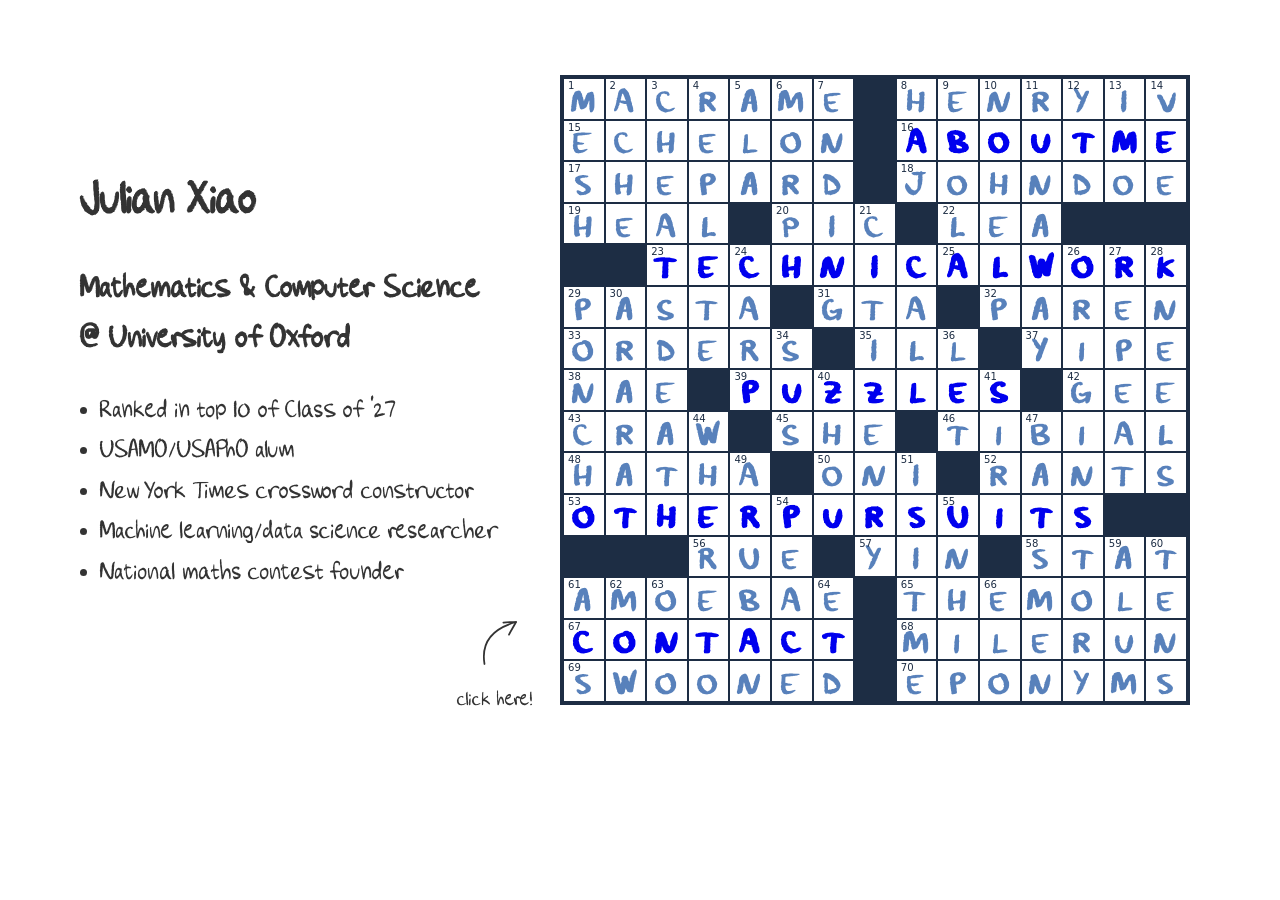
==== commit a38538ce: "nvm revert to alting font grid" ====
--- a/index.html
+++ b/index.html
@@ -7,7 +7,7 @@
         <title>Julian's World</title>
         <link rel="icon" href="images/favicon (4).ico">
         <link rel="preload" href="fonts/jxh.woff2" as="font" type="font/woff2" crossorigin>
-        <link rel="preload" href="fonts/jxh2.woff2" as="font" type="font/woff2" crossorigin>
+        <link rel="preload" href="fonts/jxxword-thick.woff2" as="font" type="font/woff2" crossorigin>
         <link rel="stylesheet" href="style.css">
 </head>
 
@@ -575,19 +575,19 @@
                 // --- 3. Alternate Glyph Case Assignor ---
                 // only applicable for jxxword-thick
 
-                // for (let r = 0; r < 15; r++) {
-                //         for (let c = 0; c < 15; c++) {
-                //                 const cell = grid[r][c];
-                //                 if (cell.classList.contains('black')) continue;
-
-                //                 const letterSpan = cell.querySelector('.cell-letter');
-                //                 if (!letterSpan) continue;
-
-                //                 if ((r + c) % 2 === 0) {
-                //                         letterSpan.textContent = letterSpan.textContent.toLowerCase();
-                //                 }
-                //         }
-                // }
+                for (let r = 0; r < 15; r++) {
+                        for (let c = 0; c < 15; c++) {
+                                const cell = grid[r][c];
+                                if (cell.classList.contains('black')) continue;
+
+                                const letterSpan = cell.querySelector('.cell-letter');
+                                if (!letterSpan) continue;
+
+                                if ((r + c) % 2 === 0) {
+                                        letterSpan.textContent = letterSpan.textContent.toLowerCase();
+                                }
+                        }
+                }
         </script>
 </body>
 
--- a/style.css
+++ b/style.css
@@ -10,8 +10,8 @@
 
 @font-face {
     font-family: 'JXXW';
-    src: url('fonts/jxh2.woff2') format('woff2'),
-        url('fonts/jxh2.ttf') format('truetype');
+    src: url('fonts/jxxword-thick.woff2') format('woff2'),
+        url('fonts/jxxword-thick.ttf') format('truetype');
     font-weight: normal;
     font-style: normal;
     font-display: block;
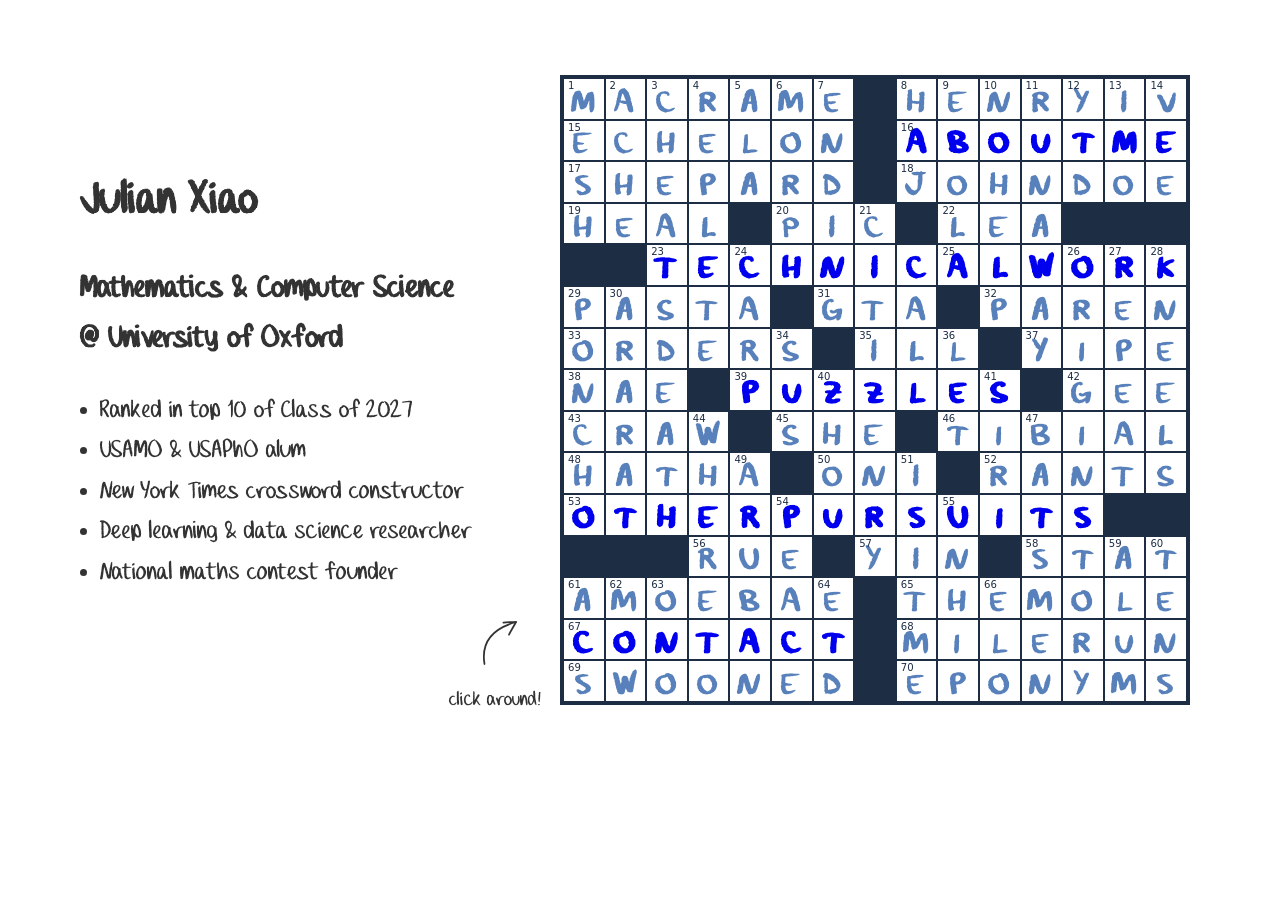
==== commit 60c21d06: "load in listener added" ====
--- a/index.html
+++ b/index.html
@@ -6,9 +6,21 @@
         <meta name="viewport" content="width=device-width, initial-scale=1.0">
         <title>Julian's World</title>
         <link rel="icon" href="images/favicon (4).ico">
-        <link rel="preload" href="fonts/jxh.woff2" as="font" type="font/woff2" crossorigin>
+        <link rel="preload" href="fonts/jxh3.woff2" as="font" type="font/woff2" crossorigin>
         <link rel="preload" href="fonts/jxxword-thick.woff2" as="font" type="font/woff2" crossorigin>
         <link rel="stylesheet" href="style.css">
+        <script>
+                (function() {
+                        const fontTimeout = new Promise(resolve => setTimeout(resolve, 1500));
+                        const resourcesLoaded = Promise.all([
+                                document.fonts.ready,
+                                new Promise(resolve => window.addEventListener('load', resolve))
+                        ]);
+                        Promise.race([resourcesLoaded, fontTimeout]).then(() => {
+                                document.documentElement.classList.add('fonts-loaded');
+                        });
+                })();
+        </script>
 </head>
 
 <body>
@@ -22,10 +34,10 @@
                         </h2>
                         <p>
                         <ul>
-                                <li>Ranked in top 10 of Class of '27</li>
-                                <li>USAMO/USAPhO alum</li>
+                                <li>Ranked in top 10 of Class of 2027</li>
+                                <li>USAMO & USAPhO alum</li>
                                 <li>New York Times crossword constructor</li>
-                                <li>Machine learning/data science researcher</li>
+                                <li>Deep learning & data science researcher</li>
                                 <li>National maths contest founder</li>
                         </ul>
                         </p>
@@ -417,7 +429,7 @@
                                                 <path d="M 35 80 C 30 50, 45 30, 80 20" />
                                                 <path d="M 62 21 C 68 20, 75 20, 80 20 C 77 26, 73 32, 70 38" />
                                         </svg>
-                                        <span class="arrow-text">click here!</span>
+                                        <span class="arrow-text">click around!</span>
                                 </div>
                         </div>
                 </main>
--- a/style.css
+++ b/style.css
@@ -1,7 +1,7 @@
 @font-face {
     font-family: 'JXH';
-    src: url('fonts/jxh.woff2') format('woff2'),
-        url('fonts/jxh.ttf') format('truetype');
+    src: url('fonts/jxh3.woff2') format('woff2'),
+        url('fonts/jxh3.ttf') format('truetype');
     font-weight: normal;
     font-style: normal;
     font-display: block;
@@ -313,6 +313,9 @@
 
 .fade-in-up {
     opacity: 0;
+}
+
+.fonts-loaded .fade-in-up {
     animation: fadeInUp 0.6s cubic-bezier(0.16, 1, 0.3, 1) 0.3s forwards;
 }
 
@@ -584,4 +587,175 @@
     border-right: 8px solid transparent;
     border-top: 8px solid #ec6363;
     pointer-events: none;
+}
+
+/* ==========================================
+   Contact Page Styles
+   ========================================== */
+.contact-intro {
+    margin-bottom: 30px;
+    font-size: 1.1em;
+}
+
+.contact-form {
+    display: flex;
+    flex-direction: column;
+    gap: 20px;
+}
+
+.form-row {
+    display: flex;
+    gap: 20px;
+}
+
+.form-group {
+    flex: 1;
+    display: flex;
+    flex-direction: column;
+    gap: 6px;
+    position: relative;
+}
+
+.form-group label {
+    font-size: 18px;
+    font-weight: bold;
+    color: #1d2d44;
+    text-transform: uppercase;
+    letter-spacing: 0.05em;
+}
+
+.form-group input,
+.form-group textarea {
+    border: 2px solid #1d2d44;
+    border-radius: 0;
+    padding: 12px 16px;
+    font-family: 'JXH', -apple-system, BlinkMacSystemFont, sans-serif;
+    font-size: 20px;
+    background-color: #ffffff;
+    color: #333333;
+    outline: none;
+    box-sizing: border-box;
+    transition: background-color 0.2s ease, border-color 0.2s ease;
+}
+
+/* Ensure placeholder styling also fits well */
+.form-group input::placeholder,
+.form-group textarea::placeholder {
+    color: #999999;
+    font-family: 'JXH', -apple-system, BlinkMacSystemFont, sans-serif;
+    font-style: italic;
+    opacity: 0.7;
+}
+
+/* Hover/Focus states matching site aesthetic */
+.form-group input:hover,
+.form-group textarea:hover {
+    background-color: #f0f0f0;
+}
+
+.form-group input:focus,
+.form-group textarea:focus {
+    background-color: #fef08a;
+    /* Highlighter yellow on focus (from crossword link hover!) */
+    border-color: #0000ee;
+    /* Navy/blue accent matching link colors on focus */
+}
+
+/* Expandable message box styling */
+.form-group textarea {
+    resize: vertical;
+    min-height: 120px;
+    line-height: 1.4;
+}
+
+/* Error message styling */
+.error-message {
+    font-size: 16px;
+    color: #e04c4c;
+    min-height: 20px;
+    font-weight: 500;
+    margin-top: 2px;
+    display: block;
+}
+
+.form-group input.invalid,
+.form-group textarea.invalid {
+    border-color: #e04c4c;
+    background-color: #fdf2f2;
+}
+
+/* Submit button matching c4-reset-btn styles but rectangular */
+.contact-submit-btn {
+    align-self: flex-start;
+    background: #ffffff;
+    border: 2px solid #1d2d44;
+    border-radius: 0;
+    padding: 12px 30px;
+    cursor: pointer;
+    color: #1d2d44;
+    font-family: 'JXH', -apple-system, BlinkMacSystemFont, sans-serif;
+    font-size: 20px;
+    font-weight: bold;
+    text-transform: uppercase;
+    transition: background-color 0.2s ease, transform 0.1s ease;
+    box-sizing: border-box;
+}
+
+.contact-submit-btn:hover {
+    background-color: #f0f0f0;
+}
+
+.contact-submit-btn:active {
+    background-color: #e2e8f0;
+    transform: translateY(1px);
+}
+
+/* Success state card */
+.contact-success {
+    border: 3px solid #1d2d44;
+    padding: 40px;
+    text-align: center;
+    background-color: #ffffff;
+    display: flex;
+    flex-direction: column;
+    align-items: center;
+    justify-content: center;
+    gap: 20px;
+}
+
+.contact-success h2 {
+    margin: 0;
+    font-size: 28px;
+    color: #1d2d44;
+}
+
+.success-icon {
+    width: 60px;
+    height: 60px;
+    color: #5881bb;
+    /* Soft blue */
+}
+
+.contact-reset-btn {
+    background: #ffffff;
+    border: 2px solid #1d2d44;
+    border-radius: 0;
+    padding: 10px 20px;
+    cursor: pointer;
+    color: #1d2d44;
+    font-family: 'JXH', -apple-system, BlinkMacSystemFont, sans-serif;
+    font-size: 18px;
+    transition: background-color 0.2s ease;
+}
+
+.contact-reset-btn:hover {
+    background-color: #f0f0f0;
+}
+
+/* Responsive row collapsing */
+@media (max-width: 600px) {
+    .form-row {
+        flex-direction: column;
+        gap: 20px;
+    }
 }
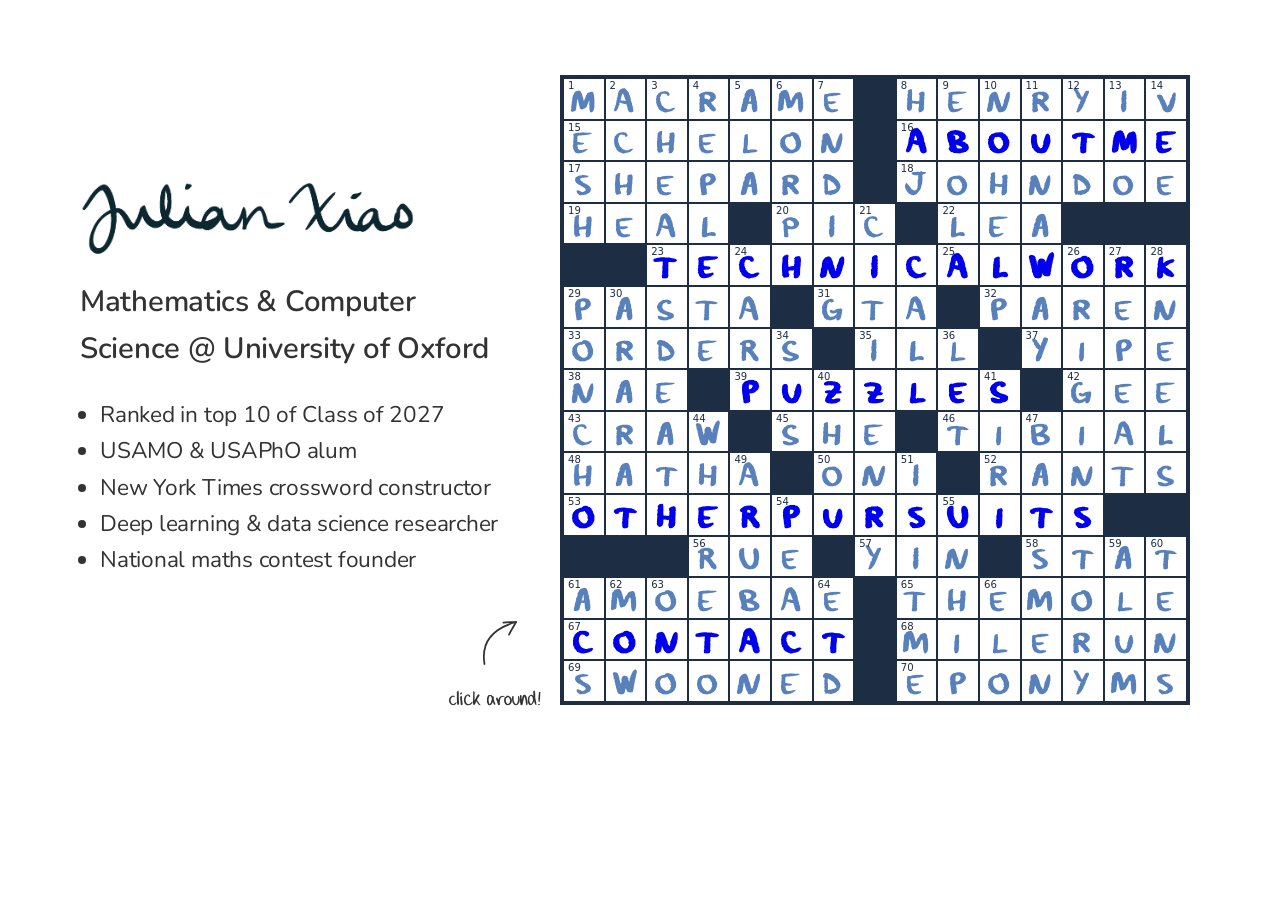
==== commit b367f20d: "added about me and other cosmetic changes" ====
--- a/index.html
+++ b/index.html
@@ -10,7 +10,7 @@
         <link rel="preload" href="fonts/jxxword-thick.woff2" as="font" type="font/woff2" crossorigin>
         <link rel="stylesheet" href="style.css">
         <script>
-                (function() {
+                (function () {
                         const fontTimeout = new Promise(resolve => setTimeout(resolve, 1500));
                         const resourcesLoaded = Promise.all([
                                 document.fonts.ready,
@@ -27,10 +27,10 @@
         <div class="main-layout fade-in-up">
                 <!-- Left Panel: 1/3 Width -->
                 <aside class="left-panel">
-                        <h1>Julian Xiao</h1>
+                        <img src="images/signature2.png" alt="Julian Xiao" class="signature-header">
                         <h2>
                                 Mathematics & Computer Science
-                                <br> @ University of Oxford
+                                @ University of Oxford
                         </h2>
                         <p>
                         <ul>
@@ -601,6 +601,7 @@
                         }
                 }
         </script>
+        <script src="transitions.js"></script>
 </body>
 
 </html>
--- a/style.css
+++ b/style.css
@@ -1,3 +1,5 @@
+@import url('https://fonts.googleapis.com/css2?family=Nunito:wght@300;400;500;600;700&display=swap');
+
 @font-face {
     font-family: 'JXH';
     src: url('fonts/jxh3.woff2') format('woff2'),
@@ -184,16 +186,33 @@
     margin-bottom: 20px;
 }
 
+.signature-header {
+    display: block;
+    margin: 0 0 20px 0;
+    max-width: 80%;
+    height: auto;
+}
+
+p, .left-panel h2, .left-panel ul {
+    font-family: 'Nunito', -apple-system, BlinkMacSystemFont, "Segoe UI", Roboto, sans-serif;
+    letter-spacing: -0.01em;
+}
+
 p {
     font-size: 1.1em;
     margin-bottom: 25px;
 }
 
+.left-panel h2 {
+    font-size: 22pt;
+    font-weight: 600;
+    margin-top: 10px;
+    margin-bottom: 20px;
+}
+
 .left-panel ul {
-    font-size: 25.33px;
-    /* Decreased by 2pt (to 19pt) */
+    font-size: 17pt;
     padding-left: 20px;
-    /* Reduced indent by 20px */
 }
 
 .back-link {
@@ -248,6 +267,20 @@
     box-shadow: 0 8px 24px rgba(0, 0, 0, 0.12);
     margin: 20px 0;
     display: block;
+}
+
+.about-profile-img {
+    float: right;
+    width: 45%;
+    margin: 0 0 20px 30px;
+}
+
+@media (max-width: 768px) {
+    .about-profile-img {
+        float: none;
+        width: 100%;
+        margin: 20px 0;
+    }
 }
 
 /* Subpage Navigation Bar */
@@ -316,7 +349,58 @@
 }
 
 .fonts-loaded .fade-in-up {
-    animation: fadeInUp 0.6s cubic-bezier(0.16, 1, 0.3, 1) 0.3s forwards;
+    animation: fadeInUp 0.6s cubic-bezier(0.16, 1, 0.3, 1) forwards;
+}
+
+/* Page transition: Quick fade out to below */
+@keyframes fadeOutDown {
+    from {
+        opacity: 1;
+        transform: translateY(0);
+    }
+
+    to {
+        opacity: 0;
+        transform: translateY(20px);
+    }
+}
+
+.fade-out-down {
+    animation: fadeOutDown 0.6s cubic-bezier(0.16, 1, 0.3, 1) forwards !important;
+}
+
+/* Dock transition keyframes */
+@keyframes dockFadeInDown {
+    from {
+        opacity: 0;
+        transform: translateY(-20px);
+    }
+    to {
+        opacity: 1;
+        transform: translateY(0);
+    }
+}
+
+@keyframes dockFadeOutUp {
+    from {
+        opacity: 1;
+        transform: translateY(0);
+    }
+    to {
+        opacity: 0;
+        transform: translateY(-20px);
+    }
+}
+
+/* Apply entry transition when active */
+.dock-animate-entry .subpage-nav {
+    opacity: 0;
+    animation: dockFadeInDown 0.6s cubic-bezier(0.16, 1, 0.3, 1) forwards;
+}
+
+/* Apply exit transition */
+.dock-fade-out-up {
+    animation: dockFadeOutUp 0.6s cubic-bezier(0.16, 1, 0.3, 1) forwards !important;
 }
 
 /* ==========================================
@@ -758,4 +842,502 @@
         flex-direction: column;
         gap: 20px;
     }
+}
+
+/* ==========================================
+   MMabble Game Styles
+   ========================================== */
+.section-divider {
+    border: none;
+    border-top: 2px solid #1d2d44;
+    margin: 50px 0;
+    opacity: 0.2;
+}
+
+.mmabble-scoreboard-container,
+.mumble-scoreboard-container {
+    display: flex;
+    align-items: center;
+    justify-content: center;
+    gap: 12px;
+    margin: -10px auto 10px auto;
+    width: 100%;
+    max-width: 320px;
+    font-family: 'JXH', -apple-system, BlinkMacSystemFont, "Segoe UI", Roboto, sans-serif;
+    font-size: 20px;
+    /* relatively large font */
+    color: #1d2d44;
+    font-weight: bold;
+    user-select: none;
+    box-sizing: border-box;
+}
+
+.mmabble-scoreboard-container .mmabble-divider,
+.mumble-scoreboard-container .mumble-divider {
+    color: #cbd5e1;
+    font-weight: normal;
+}
+
+.mmabble-scoreboard-number,
+.mumble-scoreboard-number {
+    display: inline-block;
+    min-width: 12px;
+    text-align: center;
+}
+
+.mmabble-ai-notice,
+.mumble-ai-notice {
+    text-align: center;
+    font-family: 'JXH', -apple-system, BlinkMacSystemFont, "Segoe UI", Roboto, sans-serif;
+    font-size: 20px;
+    font-weight: bold;
+    color: #df5e5a; /* Saturated red/pink color */
+    margin: 5px auto 5px auto;
+    height: 24px;
+    line-height: 24px;
+    user-select: none;
+    visibility: hidden;
+}
+
+.mmabble-board-wrapper,
+.mumble-board-wrapper {
+    position: relative;
+    width: 100%;
+    box-sizing: border-box;
+    max-width: 320px;
+    margin: 0 auto;
+    padding-bottom: 6px;
+    /* Spacing at the bottom to prevent subpixel layout clipping */
+    container-type: inline-size;
+    /* Enable container query inline size units */
+}
+
+.mmabble-board-wrapper {
+    --tile-size: calc((100cqi - 6px) / 9);
+    /* Resolves accurately everywhere including child elements */
+}
+
+.mumble-board-wrapper {
+    --tile-size: calc((100cqi - 6px) / 11);
+}
+
+.mumble-board-wrapper .mmabble-tile-value {
+    font-size: calc(var(--tile-size) * 0.27);
+}
+
+.mmabble-grid {
+    display: grid;
+    grid-template-columns: repeat(9, 1fr);
+    grid-template-rows: repeat(9, 1fr);
+    width: 100%;
+    aspect-ratio: 1 / 1;
+    /* Apply aspect ratio directly to the grid itself */
+    border: 3px solid #1d2d44;
+    background-color: #ffffff;
+    box-sizing: border-box;
+    position: relative;
+}
+
+.mumble-grid {
+    display: grid;
+    grid-template-columns: repeat(11, 1fr);
+    grid-template-rows: repeat(11, 1fr);
+    width: 100%;
+    aspect-ratio: 1 / 1;
+    border: 3px solid #1d2d44;
+    background-color: #ffffff;
+    box-sizing: border-box;
+    position: relative;
+}
+
+.mmabble-cell {
+    background-color: #ffffff;
+    border: 1px solid #1d2d44;
+    box-sizing: border-box;
+    display: flex;
+    align-items: center;
+    justify-content: center;
+    cursor: default;
+    /* changed from pointer (arrow cursor when over empty cell) */
+    transition: background-color 0.2s ease, transform 0.1s ease, box-shadow 0.2s ease;
+    position: relative;
+    user-select: none;
+}
+
+/* Color schemes for special cells - beautiful pastel shades */
+.mmabble-cell.tw {
+    background-color: #df5e5a;
+    /* Saturated Red / Triple Word */
+}
+
+.mmabble-cell.dw {
+    background-color: #ffb3c1;
+    /* Light Red (Pink) / Double Word */
+}
+
+.mmabble-cell.tl {
+    background-color: #7b8cf8;
+    /* Saturated Blue / Triple Letter */
+}
+
+.mmabble-cell.dl {
+    background-color: #b4d2f0;
+    /* Light Blue / Double Letter */
+}
+
+.mmabble-cell.start {
+    background-color: #ffb3c1;
+    /* Light Red (Pink) for center double word */
+}
+
+.mmabble-cell:not(.tw):not(.dw):not(.tl):not(.dl):not(.start):hover {
+    background-color: #f0f0f0;
+    /* Light gray shadow highlight for normal cells */
+}
+
+/* White overlay for bonus cell hover to make them slightly lighter */
+.mmabble-cell::after {
+    content: '';
+    position: absolute;
+    top: 0;
+    left: 0;
+    right: 0;
+    bottom: 0;
+    background-color: #ffffff;
+    opacity: 0;
+    transition: opacity 0.2s ease;
+    pointer-events: none;
+    z-index: 1;
+    /* Explicit stack order beneath cell contents (z-index 2) */
+}
+
+.mmabble-cell.tw:hover::after,
+.mmabble-cell.dw:hover::after,
+.mmabble-cell.tl:hover::after,
+.mmabble-cell.dl:hover::after,
+.mmabble-cell.start:hover::after {
+    opacity: 0.25;
+    /* Layer white shade at 25% opacity */
+}
+
+/* Center star icon style */
+.mmabble-cell .start-star {
+    width: 65%;
+    height: 65%;
+    display: block;
+    pointer-events: none;
+    position: relative;
+    z-index: 2;
+    /* Keeps star above the white hover overlay */
+}
+
+/* Cell multiplier label style */
+.mmabble-cell-label {
+    font-family: 'JXH', -apple-system, BlinkMacSystemFont, "Segoe UI", Roboto, sans-serif;
+    font-size: 13px;
+    font-weight: bold;
+    color: #1d2d44;
+    position: relative;
+    z-index: 2;
+    /* Keeps text above the white hover overlay */
+    pointer-events: none;
+    user-select: none;
+}
+
+/* ==========================================
+   MMabble Player Rack and Tiles Styles
+   ========================================== */
+.mmabble-rack-container {
+    margin: 10px auto 0 auto;
+    /* Moved up by 25px (was 35px margin-top) */
+    display: flex;
+    flex-direction: column;
+    align-items: center;
+    width: 100%;
+    box-sizing: border-box;
+}
+
+.mmabble-rack-tiles {
+    display: flex;
+    justify-content: center;
+    gap: calc(var(--tile-size) * 0.1);
+    width: 100%;
+    position: relative;
+    z-index: 2;
+    /* Tiles are at z-index 2 (between body and lip) */
+}
+
+.mmabble-rack-slot {
+    width: var(--tile-size);
+    height: var(--tile-size);
+    box-sizing: border-box;
+    display: flex;
+    align-items: center;
+    justify-content: center;
+    position: relative;
+}
+
+.mmabble-rack-body {
+    width: calc(7.6 * var(--tile-size) + 12px);
+    height: calc(var(--tile-size) - 11px);
+    background-color: #6c9373;
+    /* Sage pastel green */
+    border: 2px solid #1d2d44;
+    /* Thickened gray border */
+    border-bottom: none;
+    box-sizing: border-box;
+    margin-top: calc(-1 * var(--tile-size) + 10px);
+    /* Tiles overhang by 10px */
+    position: relative;
+    z-index: 1;
+    /* Body is behind tiles (z-index 1) */
+}
+
+.mmabble-rack-lip {
+    width: calc(7.6 * var(--tile-size) + 20px);
+    height: 8px;
+    background-color: #6c9373;
+    /* Sage pastel green */
+    border: 2px solid #1d2d44;
+    /* Thickened gray border */
+    box-sizing: border-box;
+    position: relative;
+    z-index: 3;
+    /* Lip is over the tiles (z-index 3), creating 3D shelf effect */
+}
+
+.mmabble-tile {
+    position: absolute;
+    top: 0;
+    left: 0;
+    width: 100%;
+    height: 100%;
+    background-color: #e3caa5;
+    /* Pale wood brown */
+    border: 2px solid #1d2d44;
+    /* Thicken the border of the tiles by 100% (was 1px) */
+    box-sizing: border-box;
+    border-radius: 3px;
+    z-index: 5;
+    /* sit above the grid hover overlays when on the board */
+    transition: background-color 0.2s ease, transform 0.1s ease, box-shadow 0.2s ease;
+    touch-action: none;
+    /* prevent scrolling when dragging tiles on mobile */
+    cursor: grab;
+    /* default cursor for tiles on the rack is the open hand */
+}
+
+/* Tile when placed inside a board cell: make borders overlap flush with grid lines and use default arrow cursor */
+.mmabble-cell .mmabble-tile {
+    cursor: default;
+    top: -1px;
+    left: -1px;
+    width: calc(100% + 2px);
+    height: calc(100% + 2px);
+}
+
+.mmabble-tile:active {
+    cursor: grabbing;
+}
+
+.mmabble-tile-letter {
+    font-family: 'JXH', -apple-system, BlinkMacSystemFont, "Segoe UI", Roboto, sans-serif;
+    font-size: calc(var(--tile-size) * 0.60);
+    /* 10% larger than 0.55 (0.55 * 1.1 = 0.605) */
+    font-weight: bold;
+    color: #1d2d44;
+    position: absolute;
+    top: 45%;
+    left: 45%;
+    transform: translate(-50%, -50%);
+    line-height: 1;
+    pointer-events: none;
+    user-select: none;
+}
+
+.mmabble-tile-value {
+    font-family: 'JXH', -apple-system, BlinkMacSystemFont, "Segoe UI", Roboto, sans-serif;
+    font-size: calc(var(--tile-size) * 0.22);
+    /* small point value */
+    font-weight: bold;
+    color: #1d2d44;
+    position: absolute;
+    bottom: 3px;
+    right: 4px;
+    line-height: 1;
+    pointer-events: none;
+    user-select: none;
+}
+
+.mmabble-tile:hover {
+    background-color: #ebd7bd;
+    /* slightly lighter pale brown on hover */
+    box-shadow: 0 4px 8px rgba(29, 45, 68, 0.2);
+}
+
+/* MMabble status display (tiles remaining, bag count, reset button) styling */
+.mmabble-status-container,
+.mumble-status-container {
+    display: flex;
+    align-items: center;
+    justify-content: center;
+    gap: 8px;
+    /* tuned gap to fit all text and buttons inside 320px width */
+    margin: 15px auto 0 auto;
+    width: 100%;
+    max-width: 320px;
+    font-family: 'JXH', -apple-system, BlinkMacSystemFont, "Segoe UI", Roboto, sans-serif;
+    font-size: 17px;
+    /* ~13% bigger than original 15px, adjusted to prevent boundary overflow */
+    color: #1d2d44;
+    font-weight: bold;
+    user-select: none;
+    box-sizing: border-box;
+    white-space: nowrap;
+}
+
+.mmabble-status-number,
+.mumble-status-number {
+    display: inline-block;
+    width: 18px;
+    /* fixed width to prevent text/button shift on value change, sized for 17px font */
+    text-align: center;
+}
+
+.mmabble-reset-btn,
+.mmabble-play-btn,
+.mumble-reset-btn,
+.mumble-play-btn,
+.mumble-swap-btn {
+    background: #ffffff;
+    border: 2px solid #1d2d44;
+    border-radius: 50%;
+    width: 30px;
+    height: 30px;
+    display: flex;
+    align-items: center;
+    justify-content: center;
+    cursor: pointer;
+    color: #1d2d44;
+    transition: background-color 0.2s ease, border-color 0.2s ease, opacity 0.2s ease, color 0.2s ease;
+    padding: 0;
+    box-sizing: border-box;
+}
+
+.mmabble-reset-btn:hover,
+.mmabble-play-btn:not(:disabled):hover,
+.mumble-reset-btn:hover,
+.mumble-play-btn:not(:disabled):hover,
+.mumble-swap-btn:not(:disabled):hover {
+    background-color: #f0f0f0;
+}
+
+.mmabble-reset-btn:active,
+.mmabble-play-btn:not(:disabled):active,
+.mumble-reset-btn:active,
+.mumble-play-btn:not(:disabled):active,
+.mumble-swap-btn:not(:disabled):active {
+    background-color: #e2e8f0;
+}
+
+.mmabble-reset-btn svg,
+.mmabble-play-btn svg,
+.mumble-reset-btn svg,
+.mumble-play-btn svg,
+.mumble-swap-btn svg {
+    width: 15px;
+    height: 15px;
+    display: block;
+}
+
+/* Grayed out and unclickable disabled state for the Play Move button */
+.mmabble-play-btn:disabled,
+.mumble-play-btn:disabled,
+.mumble-swap-btn:disabled {
+    background-color: #f8fafc;
+    border-color: #cbd5e1;
+    color: #cbd5e1;
+    cursor: not-allowed;
+    opacity: 0.6;
+}
+
+.mmabble-tile.selected {
+    outline: 3px solid #df5e5a;
+    box-shadow: 0 0 10px rgba(223, 94, 90, 0.8);
+}
+
+/* Inactive/locked tiles: darker pale wood brown background, default cursor, and no hover effects */
+.mmabble-cell[data-active="false"] .mmabble-tile {
+    background-color: #a78b66;
+    cursor: default;
+}
+
+.mmabble-cell[data-active="false"] .mmabble-tile:hover {
+    background-color: #a78b66;
+    box-shadow: none;
+    transform: none;
+}
+
+/* MMabble Game Over Overlay */
+.mmabble-overlay {
+    position: absolute;
+    top: -3px;
+    left: -3px;
+    right: -3px;
+    bottom: -3px;
+    background-color: rgba(224, 231, 255, 0.5);
+    /* slightly blue box with opacity */
+    border: 3px solid #1d2d44;
+    /* gray border */
+    border-radius: 4px;
+    display: flex;
+    align-items: center;
+    justify-content: center;
+    text-align: center;
+    font-family: 'JXH', -apple-system, BlinkMacSystemFont, "Segoe UI", Roboto, sans-serif;
+    font-size: 24px;
+    font-weight: bold;
+    color: #1d2d44;
+    z-index: 20;
+    /* above all cells and tiles */
+    box-sizing: border-box;
+    padding: 20px;
+    user-select: none;
+}
+
+/* ==========================================
+   Video Player Section Styles
+   ========================================== */
+.video-section {
+    display: flex;
+    justify-content: center;
+    align-items: center;
+    margin: 20px auto 40px auto;
+    width: 100%;
+    max-width: 560px;
+}
+
+.video-player-wrapper {
+    width: 100%;
+    position: relative;
+    padding-bottom: 56.25%; /* 16:9 Aspect Ratio */
+    height: 0;
+    border: 3px solid #1d2d44;
+    border-radius: 8px;
+    overflow: hidden;
+    box-shadow: 0 8px 24px rgba(0, 0, 0, 0.12);
+    transition: transform 0.3s ease, box-shadow 0.3s ease;
+}
+
+.video-player-wrapper:hover {
+    transform: translateY(-2px);
+    box-shadow: 0 12px 30px rgba(0, 0, 0, 0.16);
+}
+
+.video-player-wrapper iframe {
+    position: absolute;
+    top: 0;
+    left: 0;
+    width: 100%;
+    height: 100%;
 }
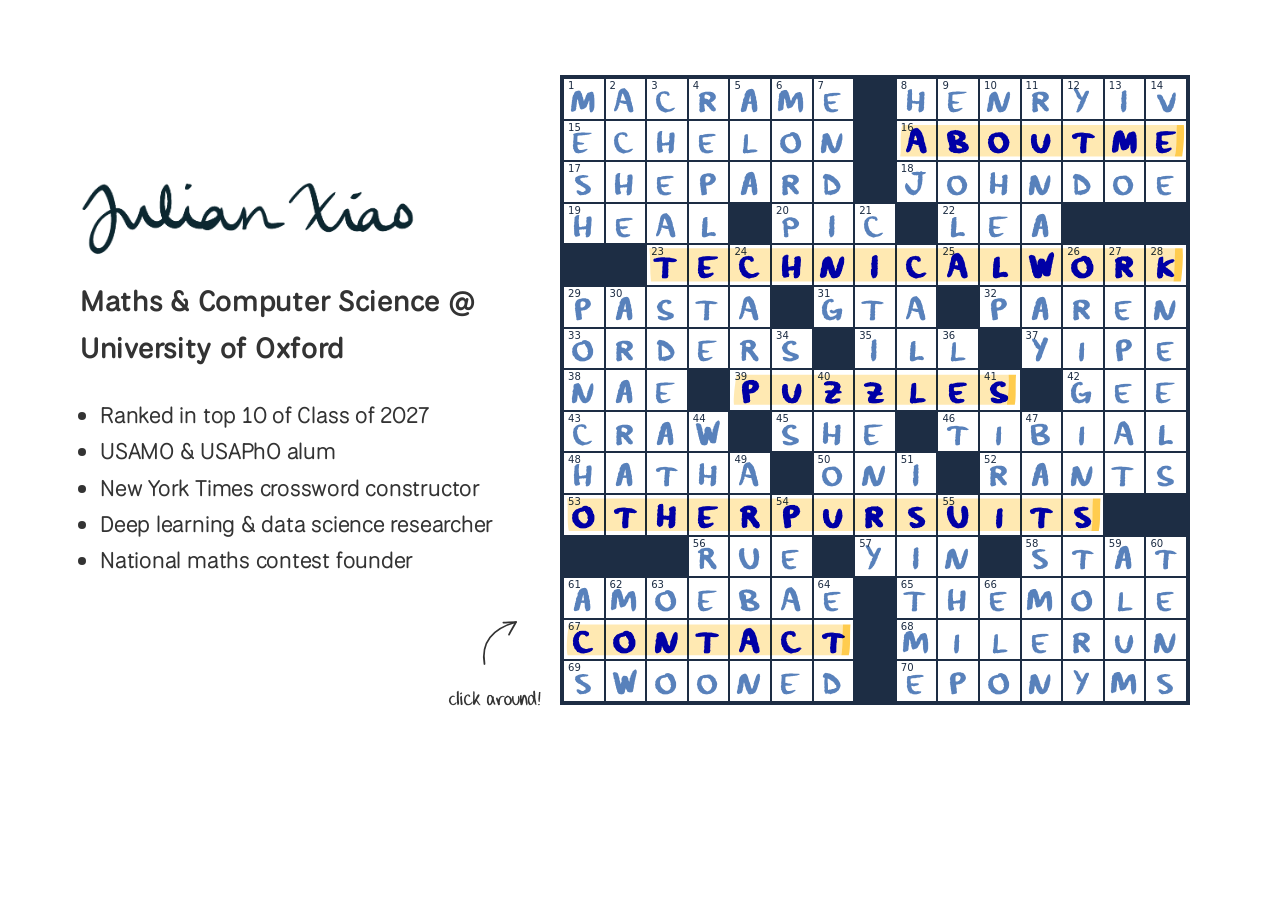
==== commit f0cc6369: "new font etc but many pages are scuffed" ====
--- a/index.html
+++ b/index.html
@@ -29,7 +29,7 @@
                 <aside class="left-panel">
                         <img src="images/signature2.png" alt="Julian Xiao" class="signature-header">
                         <h2>
-                                Mathematics & Computer Science
+                                Maths & Computer Science
                                 @ University of Oxford
                         </h2>
                         <p>
@@ -420,6 +420,48 @@
                                         <div class="cell"><span class="cell-letter">M</span></div>
                                         <div class="cell"><span class="cell-letter">S</span></div>
 
+                                        <!-- Highlighter Overlay Elements -->
+                                        <div class="word-highlight" data-word="about">
+                                                <svg viewBox="0 0 700 100" preserveAspectRatio="none">
+                                                        <path d="M 15,12 L 675,12 C 673,38 676,68 670,88 L 10,88 C 14,68 8,38 15,12 Z"
+                                                                fill="var(--highlighter-color)" opacity="0.3"></path>
+                                                        <path d="M 675,12 L 692,12 C 694,38 691,68 688,88 L 670,88 C 676,68 673,38 675,12 Z"
+                                                                fill="var(--highlighter-color)" opacity="0.7"></path>
+                                                </svg>
+                                        </div>
+                                        <div class="word-highlight" data-word="work">
+                                                <svg viewBox="0 0 1300 100" preserveAspectRatio="none">
+                                                        <path d="M 8,10 L 1272,10 C 1270,35 1271,65 1268,90 L 12,90 C 9,65 11,35 8,10 Z"
+                                                                fill="var(--highlighter-color)" opacity="0.3"></path>
+                                                        <path d="M 1272,10 L 1290,10 C 1292,35 1289,65 1286,90 L 1268,90 C 1271,65 1270,35 1272,10 Z"
+                                                                fill="var(--highlighter-color)" opacity="0.7"></path>
+                                                </svg>
+                                        </div>
+                                        <div class="word-highlight" data-word="puzzles">
+                                                <svg viewBox="0 0 700 100" preserveAspectRatio="none">
+                                                        <path d="M 18,14 L 672,14 C 674,40 670,70 668,86 L 12,86 C 10,70 14,40 18,14 Z"
+                                                                fill="var(--highlighter-color)" opacity="0.3"></path>
+                                                        <path d="M 672,14 L 690,14 C 688,40 691,70 687,86 L 668,86 C 670,70 674,40 672,14 Z"
+                                                                fill="var(--highlighter-color)" opacity="0.7"></path>
+                                                </svg>
+                                        </div>
+                                        <div class="word-highlight" data-word="pursuits">
+                                                <svg viewBox="0 0 1300 100" preserveAspectRatio="none">
+                                                        <path d="M 10,11 L 1274,11 C 1271,37 1275,67 1270,89 L 14,89 C 9,67 13,37 10,11 Z"
+                                                                fill="var(--highlighter-color)" opacity="0.3"></path>
+                                                        <path d="M 1274,11 L 1292,11 C 1290,37 1293,67 1288,89 L 1270,89 C 1275,67 1271,37 1274,11 Z"
+                                                                fill="var(--highlighter-color)" opacity="0.7"></path>
+                                                </svg>
+                                        </div>
+                                        <div class="word-highlight" data-word="contact">
+                                                <svg viewBox="0 0 700 100" preserveAspectRatio="none">
+                                                        <path d="M 14,13 L 673,13 C 671,39 673,69 669,87 L 11,87 C 7,69 10,39 14,13 Z"
+                                                                fill="var(--highlighter-color)" opacity="0.3"></path>
+                                                        <path d="M 673,13 L 691,13 C 689,39 692,69 687,87 L 669,87 C 673,69 671,39 673,13 Z"
+                                                                fill="var(--highlighter-color)" opacity="0.7"></path>
+                                                </svg>
+                                        </div>
+
                                 </div>
                                 <!-- Handdrawn arrow pointing to the grid -->
                                 <div class="arrow-decoration">
@@ -445,12 +487,20 @@
                                 document.querySelectorAll(`.crossword-link[data-word="${word}"]`).forEach(c => {
                                         c.classList.add('highlight');
                                 });
+                                const highlight = document.querySelector(`.word-highlight[data-word="${word}"]`);
+                                if (highlight) {
+                                        highlight.classList.add('active');
+                                }
                         });
 
                         cell.addEventListener('mouseleave', () => {
                                 document.querySelectorAll(`.crossword-link[data-word="${word}"]`).forEach(c => {
                                         c.classList.remove('highlight');
                                 });
+                                const highlight = document.querySelector(`.word-highlight[data-word="${word}"]`);
+                                if (highlight) {
+                                        highlight.classList.remove('active');
+                                }
                         });
                 });
 
--- a/style.css
+++ b/style.css
@@ -1,4 +1,9 @@
-@import url('https://fonts.googleapis.com/css2?family=Nunito:wght@300;400;500;600;700&display=swap');
+@import url('https://fonts.googleapis.com/css2?family=National+Park:wght@300;400;500;600;700&family=Nunito:wght@300;400;500;600;700&display=swap');
+
+:root {
+    --highlighter-color: #ffb703;
+    /* Yellow-orange color for the hand-drawn highlights */
+}
 
 @font-face {
     font-family: 'JXH';
@@ -79,6 +84,8 @@
     /* Outer border */
     background-color: #ffffff;
     box-sizing: border-box;
+    position: relative;
+    /* Added for absolute positioned highlights */
 }
 
 /* Handdrawn Arrow Decoration */
@@ -125,6 +132,8 @@
     /* Prevents content from expanding cell row height */
     overflow: hidden;
     /* Prevents subpixel text height overflow */
+    transition: background-color 0.2s ease;
+    /* Fade-in/out transition for cell background hover effects */
 }
 
 .cell.black {
@@ -167,10 +176,72 @@
     font-weight: bold;
 }
 
-/* Entire word highlighted yellow on hover */
-.crossword-link.highlight {
-    background-color: #fef08a;
-    /* Soft highlighter yellow */
+/* Entire word highlighted yellow on hover (no longer sets background color directly,
+   as we use the SVG word-highlight overlay instead) */
+.crossword-link.highlight {}
+
+/* Highlighter-pen overlay for crossword links */
+.word-highlight {
+    --highlighter-color: #ffb703;
+    /* Default yellow-orange */
+    position: absolute;
+    pointer-events: none;
+    opacity: 1;
+    /* Always visible */
+    z-index: 2;
+    mix-blend-mode: multiply;
+}
+
+.word-highlight.active {
+    --highlighter-color: #ff7b00;
+    /* Slightly darker yellow-orange (more orange) when hovered */
+}
+
+.word-highlight svg {
+    display: block;
+    width: 100%;
+    height: 100%;
+}
+
+.word-highlight path {
+    fill: var(--highlighter-color);
+    transition: fill 0.2s ease;
+    /* Transition the color change smoothly */
+}
+
+.word-highlight[data-word="about"] {
+    top: 6.6667%;
+    left: 53.3333%;
+    width: 46.6667%;
+    height: 6.6667%;
+}
+
+.word-highlight[data-word="work"] {
+    top: 26.6667%;
+    left: 13.3333%;
+    width: 86.6667%;
+    height: 6.6667%;
+}
+
+.word-highlight[data-word="puzzles"] {
+    top: 46.6667%;
+    left: 26.6667%;
+    width: 46.6667%;
+    height: 6.6667%;
+}
+
+.word-highlight[data-word="pursuits"] {
+    top: 66.6667%;
+    left: 0%;
+    width: 86.6667%;
+    height: 6.6667%;
+}
+
+.word-highlight[data-word="contact"] {
+    top: 86.6667%;
+    left: 0%;
+    width: 46.6667%;
+    height: 6.6667%;
 }
 
 /* Highlight standard cells on hover (excluding black cells and link cells) */
@@ -193,8 +264,10 @@
     height: auto;
 }
 
-p, .left-panel h2, .left-panel ul {
-    font-family: 'Nunito', -apple-system, BlinkMacSystemFont, "Segoe UI", Roboto, sans-serif;
+p,
+.left-panel h2,
+.left-panel ul {
+    font-family: 'National Park', 'Nunito', -apple-system, BlinkMacSystemFont, "Segoe UI", Roboto, sans-serif;
     letter-spacing: -0.01em;
 }
 
@@ -271,8 +344,9 @@
 
 .about-profile-img {
     float: right;
-    width: 45%;
-    margin: 0 0 20px 30px;
+    width: 42.75%;
+    margin: 0 20px 20px 30px;
+    border-radius: 6px;
 }
 
 @media (max-width: 768px) {
@@ -285,16 +359,19 @@
 
 /* Subpage Navigation Bar */
 .subpage-nav {
-    display: flex;
-    justify-content: center;
-    align-items: center;
-    gap: 40px;
     background-color: #ffffff;
     border-bottom: 1px solid #eeeeee;
     padding: 20px 0;
     position: sticky;
     top: 0;
     z-index: 100;
+}
+
+.nav-links {
+    display: flex;
+    justify-content: center;
+    align-items: center;
+    gap: 40px;
 }
 
 .subpage-nav a {
@@ -318,6 +395,115 @@
     font-weight: bold;
 }
 
+.menu-toggle {
+    display: none;
+}
+
+@media (max-width: 768px) {
+    .subpage-nav {
+        height: 60px;
+        padding: 0 20px;
+        display: flex;
+        align-items: center;
+        justify-content: flex-start;
+    }
+
+    .menu-toggle {
+        display: flex;
+        align-items: center;
+        justify-content: center;
+        background: transparent;
+        border: none;
+        padding: 0;
+        cursor: pointer;
+        color: #1d2d44;
+        width: 44px;
+        height: 44px;
+        z-index: 110;
+        transition: color 0.2s ease;
+    }
+
+    .menu-toggle:hover {
+        color: #000000;
+    }
+
+    .menu-toggle svg {
+        width: 32px;
+        height: 32px;
+        transition: transform 0.3s ease;
+    }
+
+    /* Hand-drawn SVG hamburger lines morphing transition */
+    .menu-toggle path {
+        transition: d 0.3s cubic-bezier(0.16, 1, 0.3, 1), opacity 0.3s ease;
+    }
+
+    .subpage-nav.menu-open .menu-toggle svg {
+        transform: rotate(90deg);
+    }
+
+    .subpage-nav.menu-open .line-top {
+        d: path("M 22 22 C 35 35, 65 65, 78 78");
+    }
+
+    .subpage-nav.menu-open .line-middle {
+        opacity: 0;
+    }
+
+    .subpage-nav.menu-open .line-bottom {
+        d: path("M 22 78 C 35 65, 65 35, 78 22");
+    }
+
+    /* Dropdown Overlay Menu */
+    .nav-links {
+        display: flex;
+        flex-direction: column;
+        gap: 0;
+        position: absolute;
+        top: 60px;
+        left: 0;
+        width: 100%;
+        background-color: #ffffff;
+        border-bottom: 2px solid #1d2d44;
+        box-shadow: 0 8px 24px rgba(0, 0, 0, 0.1);
+        padding: 10px 0;
+        z-index: 99;
+        opacity: 0;
+        transform: translateY(-10px);
+        pointer-events: none;
+        visibility: hidden;
+        transition: transform 0.3s cubic-bezier(0.16, 1, 0.3, 1), opacity 0.3s ease, visibility 0.3s ease;
+    }
+
+    .subpage-nav.menu-open .nav-links {
+        opacity: 1;
+        transform: translateY(0);
+        pointer-events: auto;
+        visibility: visible;
+    }
+
+    .subpage-nav .nav-links a {
+        width: 100%;
+        padding: 15px 30px;
+        font-size: 18px;
+        border-bottom: none;
+        box-sizing: border-box;
+        text-align: left;
+    }
+
+    .subpage-nav .nav-links a:hover {
+        background-color: #f0f0f0;
+    }
+
+    .subpage-nav .nav-links a.active {
+        background-color: #f8fafc;
+        border-left: 4px solid #0000ee;
+        padding-left: 26px;
+    }
+}
+
+
+
 /* JXXW Alternate Glyph Variant Classes */
 .variant-1 {
     font-feature-settings: "ss01" 0, "ss02" 0;
@@ -375,6 +561,7 @@
         opacity: 0;
         transform: translateY(-20px);
     }
+
     to {
         opacity: 1;
         transform: translateY(0);
@@ -386,6 +573,7 @@
         opacity: 1;
         transform: translateY(0);
     }
+
     to {
         opacity: 0;
         transform: translateY(-20px);
@@ -429,6 +617,106 @@
     }
 
     .puzzles-sidebar {
+        width: 100%;
+        max-width: 320px;
+        margin: 0 auto;
+    }
+}
+
+/* ==========================================
+   Technical Projects Page Layout Styles
+   ========================================== */
+.project-layout {
+    display: flex;
+    gap: 40px;
+    align-items: flex-start;
+    margin-top: 40px;
+    margin-bottom: 40px;
+}
+
+.project-main-content {
+    flex: 1;
+}
+
+.project-main-content h2 {
+    font-size: 1.8em;
+    margin-top: 0;
+    margin-bottom: 15px;
+    color: #1d2d44;
+}
+
+.project-media {
+    width: 320px;
+    flex-shrink: 0;
+}
+
+.project-media img {
+    width: 100%;
+    height: auto;
+    border: 2px solid #1d2d44;
+    border-radius: 8px;
+    box-shadow: 0 6px 20px rgba(87, 93, 104, 0.15);
+    display: block;
+}
+
+/* Expandable content styling */
+.project-read-more-content {
+    max-height: 0;
+    overflow: hidden;
+    transition: max-height 0.4s cubic-bezier(0.16, 1, 0.3, 1), opacity 0.4s ease, margin-top 0.4s ease;
+    opacity: 0;
+}
+
+.project-read-more-content.expanded {
+    max-height: 1000px;
+    opacity: 1;
+    margin-top: 15px;
+}
+
+/* Plus button for read-more toggle */
+.project-toggle-btn {
+    background: #ffffff;
+    border: 2px solid #1d2d44;
+    border-radius: 50%;
+    width: 36px;
+    height: 36px;
+    display: inline-flex;
+    align-items: center;
+    justify-content: center;
+    cursor: pointer;
+    color: #1d2d44;
+    transition: background-color 0.2s ease, transform 0.3s ease;
+    padding: 0;
+    box-sizing: border-box;
+    margin-top: 15px;
+}
+
+.project-toggle-btn:hover {
+    background-color: #f0f0f0;
+}
+
+.project-toggle-btn:active {
+    background-color: #e2e8f0;
+}
+
+.project-toggle-btn svg {
+    width: 18px;
+    height: 18px;
+    display: block;
+    transition: transform 0.3s ease;
+}
+
+.project-toggle-btn.expanded svg {
+    transform: rotate(45deg);
+}
+
+@media (max-width: 768px) {
+    .project-layout {
+        flex-direction: column;
+        gap: 30px;
+    }
+
+    .project-media {
         width: 100%;
         max-width: 320px;
         margin: 0 auto;
@@ -713,7 +1001,7 @@
     border: 2px solid #1d2d44;
     border-radius: 0;
     padding: 12px 16px;
-    font-family: 'JXH', -apple-system, BlinkMacSystemFont, sans-serif;
+    font-family: 'National Park', 'Nunito', -apple-system, BlinkMacSystemFont, "Segoe UI", Roboto, sans-serif;
     font-size: 20px;
     background-color: #ffffff;
     color: #333333;
@@ -726,8 +1014,8 @@
 .form-group input::placeholder,
 .form-group textarea::placeholder {
     color: #999999;
-    font-family: 'JXH', -apple-system, BlinkMacSystemFont, sans-serif;
-    font-style: italic;
+    font-family: 'National Park', 'Nunito', -apple-system, BlinkMacSystemFont, "Segoe UI", Roboto, sans-serif;
+    font-style: normal;
     opacity: 0.7;
 }
 
@@ -739,8 +1027,7 @@
 
 .form-group input:focus,
 .form-group textarea:focus {
-    background-color: #fef08a;
-    /* Highlighter yellow on focus (from crossword link hover!) */
+    background-color: #ffffff;
     border-color: #0000ee;
     /* Navy/blue accent matching link colors on focus */
 }
@@ -754,6 +1041,7 @@
 
 /* Error message styling */
 .error-message {
+    font-family: 'National Park', 'Nunito', -apple-system, BlinkMacSystemFont, "Segoe UI", Roboto, sans-serif;
     font-size: 16px;
     color: #e04c4c;
     min-height: 20px;
@@ -777,7 +1065,7 @@
     padding: 12px 30px;
     cursor: pointer;
     color: #1d2d44;
-    font-family: 'JXH', -apple-system, BlinkMacSystemFont, sans-serif;
+    font-family: 'National Park', 'Nunito', -apple-system, BlinkMacSystemFont, "Segoe UI", Roboto, sans-serif;
     font-size: 20px;
     font-weight: bold;
     text-transform: uppercase;
@@ -827,7 +1115,7 @@
     padding: 10px 20px;
     cursor: pointer;
     color: #1d2d44;
-    font-family: 'JXH', -apple-system, BlinkMacSystemFont, sans-serif;
+    font-family: 'National Park', 'Nunito', -apple-system, BlinkMacSystemFont, "Segoe UI", Roboto, sans-serif;
     font-size: 18px;
     transition: background-color 0.2s ease;
 }
@@ -891,7 +1179,8 @@
     font-family: 'JXH', -apple-system, BlinkMacSystemFont, "Segoe UI", Roboto, sans-serif;
     font-size: 20px;
     font-weight: bold;
-    color: #df5e5a; /* Saturated red/pink color */
+    color: #df5e5a;
+    /* Saturated red/pink color */
     margin: 5px auto 5px auto;
     height: 24px;
     line-height: 24px;
@@ -1320,7 +1609,8 @@
 .video-player-wrapper {
     width: 100%;
     position: relative;
-    padding-bottom: 56.25%; /* 16:9 Aspect Ratio */
+    padding-bottom: 56.25%;
+    /* 16:9 Aspect Ratio */
     height: 0;
     border: 3px solid #1d2d44;
     border-radius: 8px;
@@ -1340,4 +1630,144 @@
     left: 0;
     width: 100%;
     height: 100%;
+}
+
+/* ==========================================
+   NYT Crossword Grid Gallery Styles
+   ========================================== */
+.nyt-section {
+    margin-top: 50px;
+    margin-bottom: 50px;
+}
+
+.nyt-section h2 {
+    font-size: 1.8em;
+    color: #1d2d44;
+    margin-bottom: 15px;
+}
+
+.nyt-gallery-wrapper {
+    display: flex;
+    align-items: center;
+    gap: 20px;
+    width: 100%;
+    margin-top: 30px;
+}
+
+.nyt-nav-btn {
+    display: flex;
+    align-items: center;
+    justify-content: center;
+    background: none;
+    border: none;
+    font-size: 36px;
+    font-family: inherit;
+    color: #1d2d44;
+    cursor: pointer;
+    width: 40px;
+    height: 40px;
+    user-select: none;
+    transition: opacity 0.2s ease, transform 0.1s ease;
+    padding: 0;
+    margin: 0;
+    flex-shrink: 0;
+}
+
+.nyt-nav-btn:active {
+    transform: scale(0.9);
+}
+
+.nyt-viewport {
+    flex: 1;
+    overflow: hidden;
+}
+
+.nyt-grids-track {
+    display: flex;
+    gap: 30px;
+    transition: transform 0.4s cubic-bezier(0.16, 1, 0.3, 1);
+    width: 100%;
+}
+
+.nyt-grid-slide {
+    width: calc((100% - 30px) / 2);
+    flex-shrink: 0;
+    aspect-ratio: 1 / 1;
+}
+
+@media (max-width: 860px) {
+    .nyt-gallery-wrapper {
+        gap: 10px;
+    }
+
+    .nyt-nav-btn {
+        width: 32px;
+        height: 32px;
+        font-size: 28px;
+    }
+
+    .nyt-grids-track {
+        gap: 15px;
+    }
+
+    .nyt-grid-slide {
+        width: 100%;
+    }
+}
+
+#nyt-grid-1 .cell-letter,
+#nyt-grid-2 .cell-letter,
+#nyt-grid-3 .cell-letter,
+#nyt-grid-4 .cell-letter {
+    font-size: clamp(8.64px, 2.52cqi, 18.72px);
+}
+
+.nyt-grid-caption {
+    font-family: -apple-system, BlinkMacSystemFont, "Segoe UI", Roboto, Helvetica, Arial, sans-serif;
+    text-align: center;
+    margin-top: 10px;
+    font-size: 16px;
+    color: #1d2d44;
+}
+
+/* Spoiler Grid Feature Styles */
+.nyt-crossword-grid.spoiler-hidden .cell:not(.black) {
+    background-color: #f0f0f0;
+}
+
+.nyt-crossword-grid.spoiler-hidden .cell-letter {
+    opacity: 0;
+}
+
+.spoiler-overlay {
+    position: absolute;
+    top: 0;
+    left: 0;
+    width: 100%;
+    height: 100%;
+    background-color: rgba(255, 255, 255, 0.1);
+    display: flex;
+    align-items: center;
+    justify-content: center;
+    cursor: pointer;
+    z-index: 10;
+}
+
+.spoiler-overlay:hover {
+    background-color: rgba(255, 255, 255, 0.25);
+}
+
+.spoiler-message {
+    color: rgba(255, 255, 255, 0.95);
+    font-family: 'National Park', 'Nunito', -apple-system, BlinkMacSystemFont, "Segoe UI", Roboto, sans-serif;
+    font-size: 1.1em;
+    font-weight: normal;
+    text-shadow: 0 2px 8px rgba(0, 0, 0, 0.6), 0 1px 3px rgba(0, 0, 0, 0.8);
+    background: rgba(29, 45, 68, 0.75);
+    padding: 8px 16px;
+    border-radius: 0;
+    pointer-events: none;
+    letter-spacing: -0.01em;
+    box-shadow: 0 4px 15px rgba(0, 0, 0, 0.15);
+    white-space: nowrap;
 }
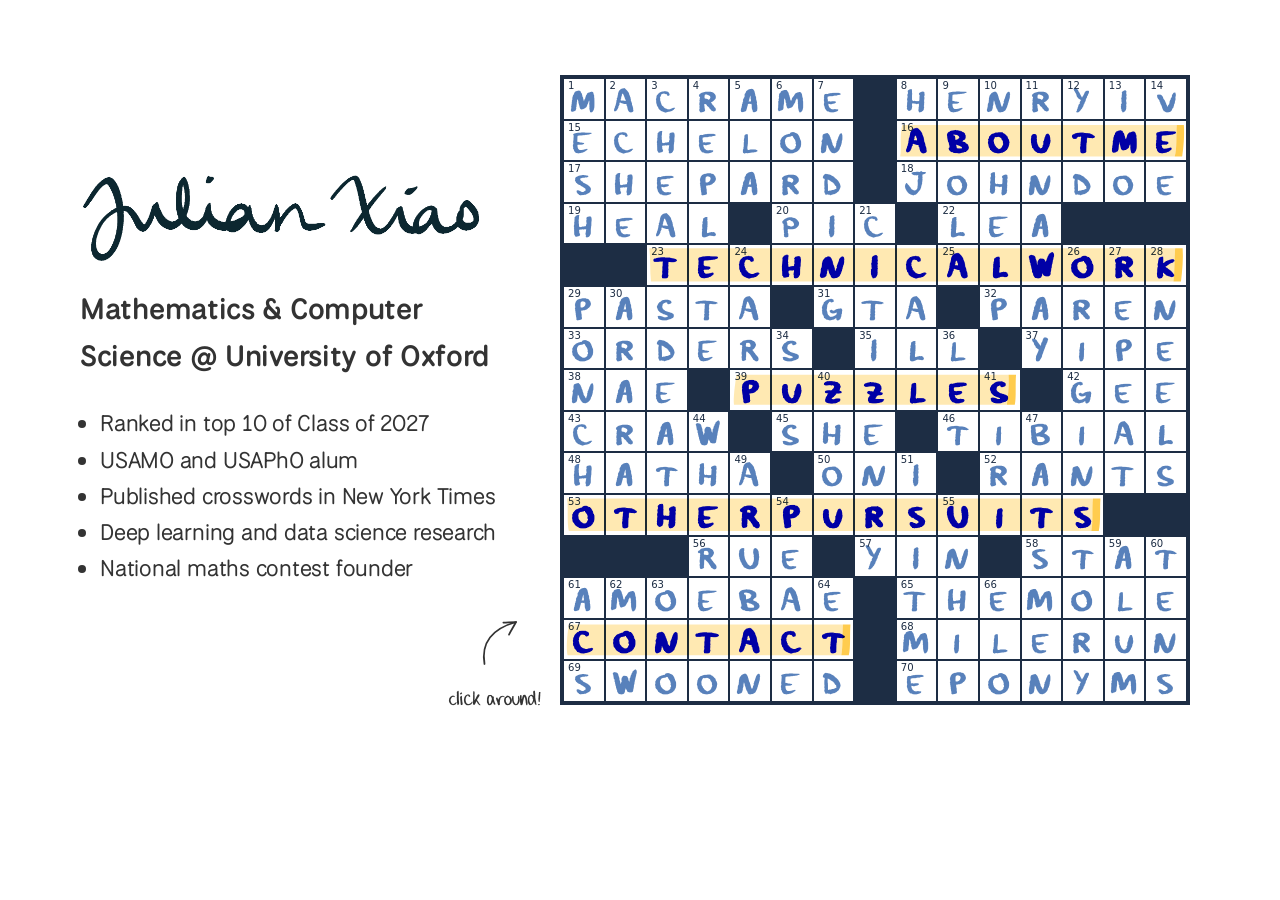
==== commit 6e1debf8: "contact page done and some bit of progress" ====
--- a/index.html
+++ b/index.html
@@ -28,16 +28,17 @@
                 <!-- Left Panel: 1/3 Width -->
                 <aside class="left-panel">
                         <img src="images/signature2.png" alt="Julian Xiao" class="signature-header">
+
                         <h2>
-                                Maths & Computer Science
+                                Mathematics & Computer Science
                                 @ University of Oxford
                         </h2>
                         <p>
                         <ul>
                                 <li>Ranked in top 10 of Class of 2027</li>
-                                <li>USAMO & USAPhO alum</li>
-                                <li>New York Times crossword constructor</li>
-                                <li>Deep learning & data science researcher</li>
+                                <li>USAMO and USAPhO alum</li>
+                                <li>Published crosswords in New York Times</li>
+                                <li>Deep learning and data science research</li>
                                 <li>National maths contest founder</li>
                         </ul>
                         </p>
@@ -89,20 +90,20 @@
                                         <div class="cell"><span class="cell-letter">O</span></div>
                                         <div class="cell"><span class="cell-letter">N</span></div>
                                         <div class="cell black"></div>
-                                        <a href="about.html" class="cell crossword-link" data-word="about"><span
+                                        <a href="/about/" class="cell crossword-link" data-word="about"><span
                                                         class="cell-number">16</span><span
                                                         class="cell-letter">A</span></a>
-                                        <a href="about.html" class="cell crossword-link" data-word="about"><span
+                                        <a href="/about/" class="cell crossword-link" data-word="about"><span
                                                         class="cell-letter">B</span></a>
-                                        <a href="about.html" class="cell crossword-link" data-word="about"><span
+                                        <a href="/about/" class="cell crossword-link" data-word="about"><span
                                                         class="cell-letter">O</span></a>
-                                        <a href="about.html" class="cell crossword-link" data-word="about"><span
+                                        <a href="/about/" class="cell crossword-link" data-word="about"><span
                                                         class="cell-letter">U</span></a>
-                                        <a href="about.html" class="cell crossword-link" data-word="about"><span
+                                        <a href="/about/" class="cell crossword-link" data-word="about"><span
                                                         class="cell-letter">T</span></a>
-                                        <a href="about.html" class="cell crossword-link" data-word="about"><span
+                                        <a href="/about/" class="cell crossword-link" data-word="about"><span
                                                         class="cell-letter">M</span></a>
-                                        <a href="about.html" class="cell crossword-link" data-word="about"><span
+                                        <a href="/about/" class="cell crossword-link" data-word="about"><span
                                                         class="cell-letter">E</span></a>
 
                                         <!-- Row 3 -->
@@ -148,36 +149,36 @@
                                         <!-- Row 5 -->
                                         <div class="cell black"></div>
                                         <div class="cell black"></div>
-                                        <a href="work.html" class="cell crossword-link" data-word="work"><span
+                                        <a href="/work/" class="cell crossword-link" data-word="work"><span
                                                         class="cell-number">23</span><span
                                                         class="cell-letter">T</span></a>
-                                        <a href="work.html" class="cell crossword-link" data-word="work"><span
+                                        <a href="/work/" class="cell crossword-link" data-word="work"><span
                                                         class="cell-letter">E</span></a>
-                                        <a href="work.html" class="cell crossword-link" data-word="work"><span
+                                        <a href="/work/" class="cell crossword-link" data-word="work"><span
                                                         class="cell-number">24</span><span
                                                         class="cell-letter">C</span></a>
-                                        <a href="work.html" class="cell crossword-link" data-word="work"><span
+                                        <a href="/work/" class="cell crossword-link" data-word="work"><span
                                                         class="cell-letter">H</span></a>
-                                        <a href="work.html" class="cell crossword-link" data-word="work"><span
+                                        <a href="/work/" class="cell crossword-link" data-word="work"><span
                                                         class="cell-letter">N</span></a>
-                                        <a href="work.html" class="cell crossword-link" data-word="work"><span
+                                        <a href="/work/" class="cell crossword-link" data-word="work"><span
                                                         class="cell-letter">I</span></a>
-                                        <a href="work.html" class="cell crossword-link" data-word="work"><span
+                                        <a href="/work/" class="cell crossword-link" data-word="work"><span
                                                         class="cell-letter">C</span></a>
-                                        <a href="work.html" class="cell crossword-link" data-word="work"><span
+                                        <a href="/work/" class="cell crossword-link" data-word="work"><span
                                                         class="cell-number">25</span><span
                                                         class="cell-letter">A</span></a>
-                                        <a href="work.html" class="cell crossword-link" data-word="work"><span
+                                        <a href="/work/" class="cell crossword-link" data-word="work"><span
                                                         class="cell-letter">L</span></a>
-                                        <a href="work.html" class="cell crossword-link" data-word="work"><span
+                                        <a href="/work/" class="cell crossword-link" data-word="work"><span
                                                         class="cell-letter">W</span></a>
-                                        <a href="work.html" class="cell crossword-link" data-word="work"><span
+                                        <a href="/work/" class="cell crossword-link" data-word="work"><span
                                                         class="cell-number">26</span><span
                                                         class="cell-letter">O</span></a>
-                                        <a href="work.html" class="cell crossword-link" data-word="work"><span
+                                        <a href="/work/" class="cell crossword-link" data-word="work"><span
                                                         class="cell-number">27</span><span
                                                         class="cell-letter">R</span></a>
-                                        <a href="work.html" class="cell crossword-link" data-word="work"><span
+                                        <a href="/work/" class="cell crossword-link" data-word="work"><span
                                                         class="cell-number">28</span><span
                                                         class="cell-letter">K</span></a>
 
@@ -230,21 +231,21 @@
                                         <div class="cell"><span class="cell-letter">A</span></div>
                                         <div class="cell"><span class="cell-letter">E</span></div>
                                         <div class="cell black"></div>
-                                        <a href="puzzles.html" class="cell crossword-link" data-word="puzzles"><span
+                                        <a href="/puzzles/" class="cell crossword-link" data-word="puzzles"><span
                                                         class="cell-number">39</span><span
                                                         class="cell-letter">P</span></a>
-                                        <a href="puzzles.html" class="cell crossword-link" data-word="puzzles"><span
+                                        <a href="/puzzles/" class="cell crossword-link" data-word="puzzles"><span
                                                         class="cell-letter">U</span></a>
-                                        <a href="puzzles.html" class="cell crossword-link" data-word="puzzles"><span
+                                        <a href="/puzzles/" class="cell crossword-link" data-word="puzzles"><span
                                                         class="cell-number">40</span><span
                                                         class="cell-letter variant-1">Z</span></a>
-                                        <a href="puzzles.html" class="cell crossword-link" data-word="puzzles"><span
+                                        <a href="/puzzles/" class="cell crossword-link" data-word="puzzles"><span
                                                         class="cell-letter">Z</span></a>
-                                        <a href="puzzles.html" class="cell crossword-link" data-word="puzzles"><span
+                                        <a href="/puzzles/" class="cell crossword-link" data-word="puzzles"><span
                                                         class="cell-letter">L</span></a>
-                                        <a href="puzzles.html" class="cell crossword-link" data-word="puzzles"><span
+                                        <a href="/puzzles/" class="cell crossword-link" data-word="puzzles"><span
                                                         class="cell-letter">E</span></a>
-                                        <a href="puzzles.html" class="cell crossword-link" data-word="puzzles"><span
+                                        <a href="/puzzles/" class="cell crossword-link" data-word="puzzles"><span
                                                         class="cell-number">41</span><span
                                                         class="cell-letter">S</span></a>
                                         <div class="cell black"></div>
@@ -298,34 +299,34 @@
                                         <div class="cell"><span class="cell-letter">S</span></div>
 
                                         <!-- Row 11 -->
-                                        <a href="pursuits.html" class="cell crossword-link" data-word="pursuits"><span
+                                        <a href="/other/" class="cell crossword-link" data-word="pursuits"><span
                                                         class="cell-number">53</span><span
                                                         class="cell-letter">O</span></a>
-                                        <a href="pursuits.html" class="cell crossword-link" data-word="pursuits"><span
+                                        <a href="/other/" class="cell crossword-link" data-word="pursuits"><span
                                                         class="cell-letter">T</span></a>
-                                        <a href="pursuits.html" class="cell crossword-link" data-word="pursuits"><span
+                                        <a href="/other/" class="cell crossword-link" data-word="pursuits"><span
                                                         class="cell-letter">H</span></a>
-                                        <a href="pursuits.html" class="cell crossword-link" data-word="pursuits"><span
+                                        <a href="/other/" class="cell crossword-link" data-word="pursuits"><span
                                                         class="cell-letter">E</span></a>
-                                        <a href="pursuits.html" class="cell crossword-link" data-word="pursuits"><span
+                                        <a href="/other/" class="cell crossword-link" data-word="pursuits"><span
                                                         class="cell-letter">R</span></a>
-                                        <a href="pursuits.html" class="cell crossword-link" data-word="pursuits"><span
+                                        <a href="/other/" class="cell crossword-link" data-word="pursuits"><span
                                                         class="cell-number">54</span><span
                                                         class="cell-letter">P</span></a>
-                                        <a href="pursuits.html" class="cell crossword-link" data-word="pursuits"><span
+                                        <a href="/other/" class="cell crossword-link" data-word="pursuits"><span
                                                         class="cell-letter">U</span></a>
-                                        <a href="pursuits.html" class="cell crossword-link" data-word="pursuits"><span
+                                        <a href="/other/" class="cell crossword-link" data-word="pursuits"><span
                                                         class="cell-letter">R</span></a>
-                                        <a href="pursuits.html" class="cell crossword-link" data-word="pursuits"><span
+                                        <a href="/other/" class="cell crossword-link" data-word="pursuits"><span
                                                         class="cell-letter">S</span></a>
-                                        <a href="pursuits.html" class="cell crossword-link" data-word="pursuits"><span
+                                        <a href="/other/" class="cell crossword-link" data-word="pursuits"><span
                                                         class="cell-number">55</span><span
                                                         class="cell-letter">U</span></a>
-                                        <a href="pursuits.html" class="cell crossword-link" data-word="pursuits"><span
+                                        <a href="/other/" class="cell crossword-link" data-word="pursuits"><span
                                                         class="cell-letter">I</span></a>
-                                        <a href="pursuits.html" class="cell crossword-link" data-word="pursuits"><span
+                                        <a href="/other/" class="cell crossword-link" data-word="pursuits"><span
                                                         class="cell-letter">T</span></a>
-                                        <a href="pursuits.html" class="cell crossword-link" data-word="pursuits"><span
+                                        <a href="/other/" class="cell crossword-link" data-word="pursuits"><span
                                                         class="cell-letter">S</span></a>
                                         <div class="cell black"></div>
                                         <div class="cell black"></div>
@@ -376,20 +377,20 @@
                                         <div class="cell"><span class="cell-letter">E</span></div>
 
                                         <!-- Row 14 -->
-                                        <a href="contact.html" class="cell crossword-link" data-word="contact"><span
+                                        <a href="/contact/" class="cell crossword-link" data-word="contact"><span
                                                         class="cell-number">67</span><span
                                                         class="cell-letter">C</span></a>
-                                        <a href="contact.html" class="cell crossword-link" data-word="contact"><span
+                                        <a href="/contact/" class="cell crossword-link" data-word="contact"><span
                                                         class="cell-letter">O</span></a>
-                                        <a href="contact.html" class="cell crossword-link" data-word="contact"><span
+                                        <a href="/contact/" class="cell crossword-link" data-word="contact"><span
                                                         class="cell-letter">N</span></a>
-                                        <a href="contact.html" class="cell crossword-link" data-word="contact"><span
+                                        <a href="/contact/" class="cell crossword-link" data-word="contact"><span
                                                         class="cell-letter">T</span></a>
-                                        <a href="contact.html" class="cell crossword-link" data-word="contact"><span
+                                        <a href="/contact/" class="cell crossword-link" data-word="contact"><span
                                                         class="cell-letter">A</span></a>
-                                        <a href="contact.html" class="cell crossword-link" data-word="contact"><span
+                                        <a href="/contact/" class="cell crossword-link" data-word="contact"><span
                                                         class="cell-letter">C</span></a>
-                                        <a href="contact.html" class="cell crossword-link" data-word="contact"><span
+                                        <a href="/contact/" class="cell crossword-link" data-word="contact"><span
                                                         class="cell-letter">T</span></a>
                                         <div class="cell black"></div>
                                         <div class="cell"><span class="cell-number">68</span><span
--- a/style.css
+++ b/style.css
@@ -34,6 +34,12 @@
     padding: 0;
     font-size: 21px;
     /* Increased by ~5pt (from 16px to 21px) */
+}
+
+img {
+    border: none;
+    border-radius: 0;
+    box-shadow: none;
 }
 
 .main-layout {
@@ -260,7 +266,7 @@
 .signature-header {
     display: block;
     margin: 0 0 20px 0;
-    max-width: 80%;
+    max-width: 96%;
     height: auto;
 }
 
@@ -336,8 +342,10 @@
 .profile-img {
     max-width: 100%;
     height: auto;
-    border-radius: 12px;
-    box-shadow: 0 8px 24px rgba(0, 0, 0, 0.12);
+    border: none;
+    border-radius: 0 !important;
+    box-shadow: none;
+    box-sizing: border-box;
     margin: 20px 0;
     display: block;
 }
@@ -346,7 +354,11 @@
     float: right;
     width: 42.75%;
     margin: 0 20px 20px 30px;
-    border-radius: 6px;
+    border: none;
+    border-radius: 0 !important;
+    box-shadow: none;
+    box-sizing: border-box;
+    clip-path: inset(4.5% 4.5% 4.5% 4.5%);
 }
 
 @media (max-width: 768px) {
@@ -627,17 +639,18 @@
    Technical Projects Page Layout Styles
    ========================================== */
 .project-layout {
-    display: flex;
-    gap: 40px;
-    align-items: flex-start;
+    display: block !important;
     margin-top: 40px;
     margin-bottom: 40px;
 }
 
-.project-main-content {
-    flex: 1;
-}
-
+.project-layout::after {
+    content: "";
+    display: table;
+    clear: both;
+}
+
+.project-layout h2,
 .project-main-content h2 {
     font-size: 1.8em;
     margin-top: 0;
@@ -646,16 +659,19 @@
 }
 
 .project-media {
-    width: 320px;
-    flex-shrink: 0;
+    float: right !important;
+    width: 480px;
+    max-width: 100%;
+    margin: 0 0 20px 25px !important;
 }
 
 .project-media img {
     width: 100%;
     height: auto;
-    border: 2px solid #1d2d44;
-    border-radius: 8px;
-    box-shadow: 0 6px 20px rgba(87, 93, 104, 0.15);
+    border: none;
+    border-radius: 0 !important;
+    box-shadow: none;
+    box-sizing: border-box;
     display: block;
 }
 
@@ -703,23 +719,27 @@
     width: 18px;
     height: 18px;
     display: block;
-    transition: transform 0.3s ease;
-}
-
-.project-toggle-btn.expanded svg {
-    transform: rotate(45deg);
+}
+
+.project-toggle-btn .line-v {
+    transition: opacity 0.3s cubic-bezier(0.16, 1, 0.3, 1);
+    opacity: 1;
+}
+
+.project-toggle-btn.expanded .line-v {
+    opacity: 0;
 }
 
 @media (max-width: 768px) {
     .project-layout {
-        flex-direction: column;
-        gap: 30px;
+        display: block;
     }
 
     .project-media {
+        float: none;
         width: 100%;
-        max-width: 320px;
-        margin: 0 auto;
+        max-width: 100%;
+        margin: 0 0 20px 0;
     }
 }
 
@@ -1124,6 +1144,43 @@
     background-color: #f0f0f0;
 }
 
+.contact-header-container {
+    display: flex;
+    justify-content: space-between;
+    align-items: center;
+    flex-wrap: wrap;
+    gap: 15px;
+    margin-bottom: 20px;
+}
+
+.contact-header-container h1 {
+    margin: 0;
+}
+
+.linkedin-contact-link {
+    display: inline-flex;
+    align-items: center;
+    gap: 8px;
+    font-family: 'National Park', 'Nunito', -apple-system, BlinkMacSystemFont, "Segoe UI", Roboto, sans-serif;
+    font-size: 18px;
+    color: #1d2d44;
+    text-decoration: none;
+    font-weight: 500;
+    transition: color 0.2s ease, opacity 0.2s ease;
+}
+
+.linkedin-contact-link:hover {
+    color: #0077b5;
+    text-decoration: underline;
+}
+
+.linkedin-contact-icon {
+    width: 1.1em;
+    height: 1.1em;
+    fill: currentColor;
+    flex-shrink: 0;
+}
+
 /* Responsive row collapsing */
 @media (max-width: 600px) {
     .form-row {
@@ -1598,22 +1655,26 @@
    Video Player Section Styles
    ========================================== */
 .video-section {
-    display: flex;
-    justify-content: center;
-    align-items: center;
-    margin: 20px auto 40px auto;
+    margin-top: 50px;
+    margin-bottom: 50px;
+}
+
+.video-section h2 {
+    font-size: 1.8em;
+    color: #1d2d44;
+    margin-bottom: 15px;
+}
+
+.video-player-wrapper {
     width: 100%;
     max-width: 560px;
-}
-
-.video-player-wrapper {
-    width: 100%;
+    margin: 0 auto;
     position: relative;
     padding-bottom: 56.25%;
     /* 16:9 Aspect Ratio */
     height: 0;
     border: 3px solid #1d2d44;
-    border-radius: 8px;
+    border-radius: 0;
     overflow: hidden;
     box-shadow: 0 8px 24px rgba(0, 0, 0, 0.12);
     transition: transform 0.3s ease, box-shadow 0.3s ease;
@@ -1770,4 +1831,117 @@
     letter-spacing: -0.01em;
     box-shadow: 0 4px 15px rgba(0, 0, 0, 0.15);
     white-space: nowrap;
+}
+
+.nyt-articles {
+    margin-top: 25px;
+}
+
+.nyt-articles-header {
+    font-weight: 600;
+    margin-bottom: 8px;
+    color: #1d2d44;
+}
+
+.nyt-articles-links {
+    display: flex;
+    flex-direction: column;
+    gap: 6px;
+}
+
+.nyt-articles-links a {
+    font-family: 'National Park', 'Nunito', -apple-system, BlinkMacSystemFont, "Segoe UI", Roboto, sans-serif;
+    font-size: 1.1em;
+    color: #0000ee;
+    text-decoration: underline;
+    transition: color 0.2s ease;
+}
+
+.nyt-articles-links a:hover {
+    color: #000099;
+}
+
+/* ==========================================
+   Variety Puzzles Section Styles
+   ========================================== */
+.variety-section {
+    margin-top: 50px;
+    margin-bottom: 50px;
+}
+
+.variety-section h2 {
+    font-size: 1.8em;
+    color: #1d2d44;
+    margin-bottom: 15px;
+}
+
+.variety-links {
+    margin-top: 15px;
+}
+
+.variety-links a {
+    font-family: 'National Park', 'Nunito', -apple-system, BlinkMacSystemFont, "Segoe UI", Roboto, sans-serif;
+    font-size: 1.1em;
+    color: #0000ee;
+    text-decoration: underline;
+    transition: color 0.2s ease;
+}
+
+.variety-links a:hover {
+    color: #000099;
+}
+
+/* ==========================================
+   Coursework Section Styles
+   ========================================== */
+.coursework-section {
+    margin-top: 30px;
+    margin-bottom: 40px;
+    font-family: 'National Park', 'Nunito', -apple-system, BlinkMacSystemFont, "Segoe UI", Roboto, sans-serif !important;
+}
+
+.coursework-section h2 {
+    font-family: 'JXH', -apple-system, BlinkMacSystemFont, "Segoe UI", Roboto, sans-serif !important;
+    font-size: 1.8em;
+    margin-top: 0;
+    margin-bottom: 10px;
+    color: #1d2d44;
+    text-align: left !important;
+}
+
+.coursework-lists {
+    display: flex !important;
+    flex-direction: row !important;
+    justify-content: space-between !important;
+    gap: 40px !important;
+    width: 100% !important;
+}
+
+.coursework-column {
+    flex: 1 !important;
+    text-align: center !important;
+}
+
+.coursework-column h3 {
+    font-family: 'JXH', -apple-system, BlinkMacSystemFont, "Segoe UI", Roboto, sans-serif !important;
+    font-size: 1.3em;
+    margin-top: 0;
+    margin-bottom: 4px;
+    color: #1d2d44;
+    text-align: center !important;
+}
+
+.coursework-column ul {
+    font-family: 'National Park', 'Nunito', -apple-system, BlinkMacSystemFont, "Segoe UI", Roboto, sans-serif !important;
+    font-size: 1.1em;
+    margin: 0;
+    line-height: 1.5;
+    padding: 0;
+    display: inline-block !important;
+    text-align: left !important;
+}
+
+.coursework-column ul li {
+    font-family: 'National Park', 'Nunito', -apple-system, BlinkMacSystemFont, "Segoe UI", Roboto, sans-serif !important;
+    margin-bottom: 3px;
 }
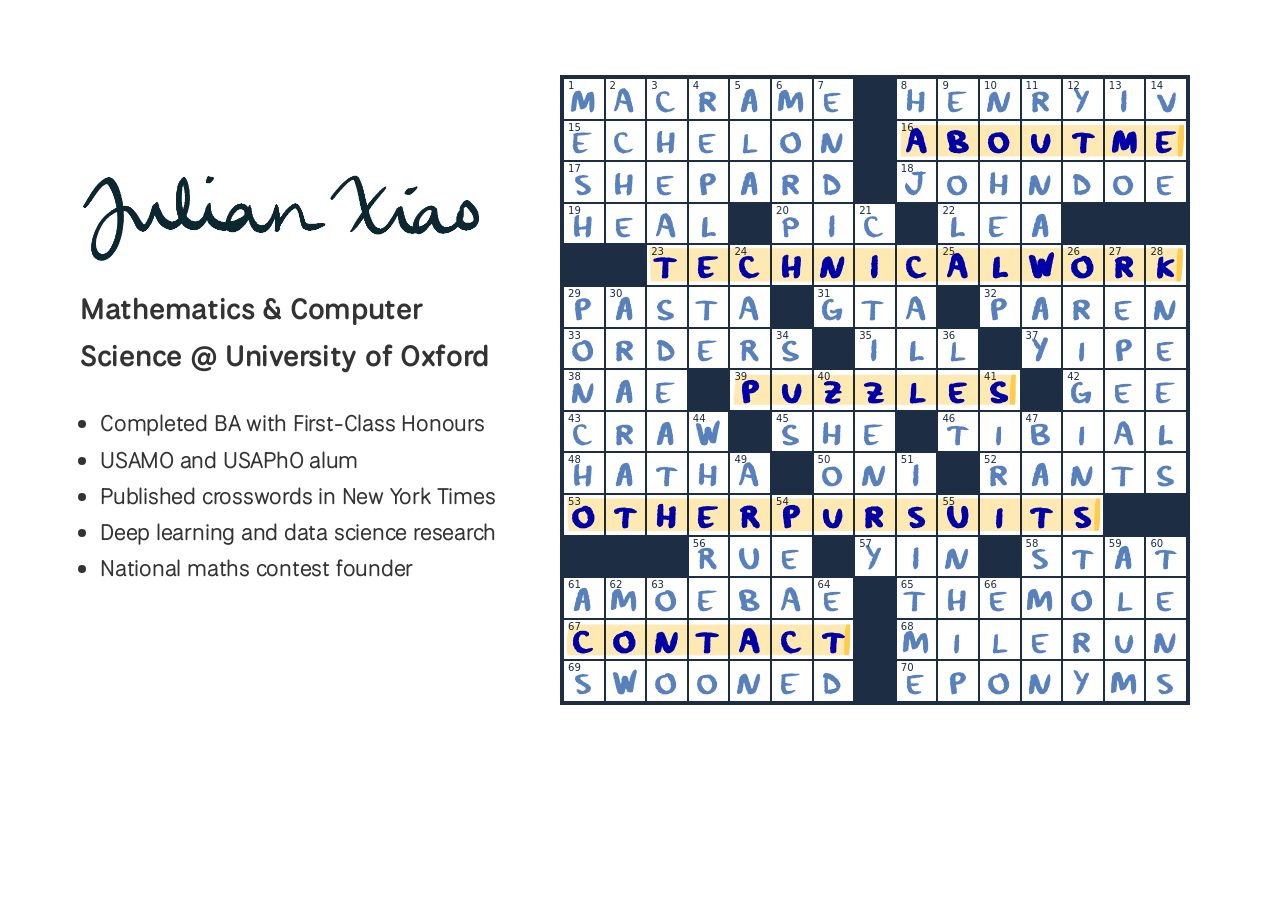
==== commit 89f597d2: "close to final version" ====
--- a/index.html
+++ b/index.html
@@ -8,7 +8,13 @@
         <link rel="icon" href="images/favicon (4).ico">
         <link rel="preload" href="fonts/jxh3.woff2" as="font" type="font/woff2" crossorigin>
         <link rel="preload" href="fonts/jxxword-thick.woff2" as="font" type="font/woff2" crossorigin>
-        <link rel="stylesheet" href="style.css">
+        <link rel="stylesheet" id="main-stylesheet" href="style.css?v=12">
+        <script>
+                if (location.hostname === 'localhost' || location.hostname === '127.0.0.1') {
+                        const s = document.getElementById('main-stylesheet');
+                        if (s) s.href = s.getAttribute('href').split('?')[0] + '?t=' + Date.now();
+                }
+        </script>
         <script>
                 (function () {
                         const fontTimeout = new Promise(resolve => setTimeout(resolve, 1500));
@@ -35,7 +41,7 @@
                         </h2>
                         <p>
                         <ul>
-                                <li>Ranked in top 10 of Class of 2027</li>
+                                <li>Completed BA with First-Class Honours</li>
                                 <li>USAMO and USAPhO alum</li>
                                 <li>Published crosswords in New York Times</li>
                                 <li>Deep learning and data science research</li>
@@ -424,47 +430,48 @@
                                         <!-- Highlighter Overlay Elements -->
                                         <div class="word-highlight" data-word="about">
                                                 <svg viewBox="0 0 700 100" preserveAspectRatio="none">
-                                                        <path d="M 15,12 L 675,12 C 673,38 676,68 670,88 L 10,88 C 14,68 8,38 15,12 Z"
+                                                        <path d="M 15,12 L 681.8,12 C 677,35 677,65 677.2,88 L 10,88 C 14,68 8,38 15,12 Z"
                                                                 fill="var(--highlighter-color)" opacity="0.3"></path>
-                                                        <path d="M 675,12 L 692,12 C 694,38 691,68 688,88 L 670,88 C 676,68 673,38 675,12 Z"
+                                                        <path d="M 681.8,12 L 692,12 C 694,38 691,68 688,88 L 677.2,88 C 677,65 677,35 681.8,12 Z"
                                                                 fill="var(--highlighter-color)" opacity="0.7"></path>
                                                 </svg>
                                         </div>
                                         <div class="word-highlight" data-word="work">
                                                 <svg viewBox="0 0 1300 100" preserveAspectRatio="none">
-                                                        <path d="M 8,10 L 1272,10 C 1270,35 1271,65 1268,90 L 12,90 C 9,65 11,35 8,10 Z"
+                                                        <path d="M 8,10 L 1279.2,10 C 1274.5,35 1274.5,65 1275.2,90 L 12,90 C 9,65 11,35 8,10 Z"
                                                                 fill="var(--highlighter-color)" opacity="0.3"></path>
-                                                        <path d="M 1272,10 L 1290,10 C 1292,35 1289,65 1286,90 L 1268,90 C 1271,65 1270,35 1272,10 Z"
+                                                        <path d="M 1279.2,10 L 1290,10 C 1292,35 1289,65 1286,90 L 1275.2,90 C 1274.5,65 1274.5,35 1279.2,10 Z"
                                                                 fill="var(--highlighter-color)" opacity="0.7"></path>
                                                 </svg>
                                         </div>
                                         <div class="word-highlight" data-word="puzzles">
                                                 <svg viewBox="0 0 700 100" preserveAspectRatio="none">
-                                                        <path d="M 18,14 L 672,14 C 674,40 670,70 668,86 L 12,86 C 10,70 14,40 18,14 Z"
+                                                        <path d="M 18,14 L 679.2,14 C 674.8,38 674.8,62 675.6,86 L 12,86 C 10,70 14,40 18,14 Z"
                                                                 fill="var(--highlighter-color)" opacity="0.3"></path>
-                                                        <path d="M 672,14 L 690,14 C 688,40 691,70 687,86 L 668,86 C 670,70 674,40 672,14 Z"
+                                                        <path d="M 679.2,14 L 690,14 C 688,40 691,70 687,86 L 675.6,86 C 674.8,62 674.8,38 679.2,14 Z"
                                                                 fill="var(--highlighter-color)" opacity="0.7"></path>
                                                 </svg>
                                         </div>
                                         <div class="word-highlight" data-word="pursuits">
                                                 <svg viewBox="0 0 1300 100" preserveAspectRatio="none">
-                                                        <path d="M 10,11 L 1274,11 C 1271,37 1275,67 1270,89 L 14,89 C 9,67 13,37 10,11 Z"
+                                                        <path d="M 10,11 L 1281.2,11 C 1276.5,37 1276.5,63 1277.2,89 L 14,89 C 9,67 13,37 10,11 Z"
                                                                 fill="var(--highlighter-color)" opacity="0.3"></path>
-                                                        <path d="M 1274,11 L 1292,11 C 1290,37 1293,67 1288,89 L 1270,89 C 1275,67 1271,37 1274,11 Z"
+                                                        <path d="M 1281.2,11 L 1292,11 C 1290,37 1293,67 1288,89 L 1277.2,89 C 1276.5,63 1276.5,37 1281.2,11 Z"
                                                                 fill="var(--highlighter-color)" opacity="0.7"></path>
                                                 </svg>
                                         </div>
                                         <div class="word-highlight" data-word="contact">
                                                 <svg viewBox="0 0 700 100" preserveAspectRatio="none">
-                                                        <path d="M 14,13 L 673,13 C 671,39 673,69 669,87 L 11,87 C 7,69 10,39 14,13 Z"
+                                                        <path d="M 14,13 L 680.2,13 C 675.5,37 675.5,63 676.2,87 L 11,87 C 7,69 10,39 14,13 Z"
                                                                 fill="var(--highlighter-color)" opacity="0.3"></path>
-                                                        <path d="M 673,13 L 691,13 C 689,39 692,69 687,87 L 669,87 C 673,69 671,39 673,13 Z"
+                                                        <path d="M 680.2,13 L 691,13 C 689,39 692,69 687,87 L 676.2,87 C 675.5,63 675.5,37 680.2,13 Z"
                                                                 fill="var(--highlighter-color)" opacity="0.7"></path>
                                                 </svg>
                                         </div>
 
                                 </div>
-                                <!-- Handdrawn arrow pointing to the grid -->
+                                <!-- Handdrawn arrow pointing to the grid (commented out) -->
+                                <!--
                                 <div class="arrow-decoration">
                                         <svg class="handdrawn-arrow" viewBox="0 0 100 100" fill="none"
                                                 stroke="currentColor" stroke-width="2.5" stroke-linecap="round"
@@ -474,6 +481,7 @@
                                         </svg>
                                         <span class="arrow-text">click around!</span>
                                 </div>
+                                -->
                         </div>
                 </main>
         </div>
@@ -515,6 +523,8 @@
                         }
                 }
 
+                // --- 2. Standard Cell Hover Tooltip --- (TEMPORARILY DISABLED FOR MVP)
+                /*
                 const numberMap = {};
                 let currentNumber = 1;
 
@@ -634,6 +644,7 @@
                                 tooltip.style.display = 'none';
                         });
                 });
+                */
 
                 // --- 3. Alternate Glyph Case Assignor ---
                 // only applicable for jxxword-thick
@@ -652,7 +663,7 @@
                         }
                 }
         </script>
-        <script src="transitions.js"></script>
+        <script src="transitions.js?v=13"></script>
 </body>
 
 </html>
--- a/style.css
+++ b/style.css
@@ -116,7 +116,7 @@
 .arrow-text {
     font-family: "JXH", system-ui, -apple-system, BlinkMacSystemFont, "Segoe UI", Roboto, sans-serif;
     font-size: 20px;
-    margin-top: 5px;
+    margin-top: -10px;
     white-space: nowrap;
 }
 
@@ -250,11 +250,12 @@
     height: 6.6667%;
 }
 
-/* Highlight standard cells on hover (excluding black cells and link cells) */
+/* Highlight standard cells on hover (excluding black cells and link cells) - TEMPORARILY DISABLED FOR MVP */
+/*
 .cell:not(.black):not(.crossword-link):hover {
-    background-color: #f0f0f0;
-    /* Light gray highlight */
-}
+    background-color: #e0e0e0;
+}
+*/
 
 /* Sidebar navigation */
 h1 {
@@ -373,7 +374,7 @@
 .subpage-nav {
     background-color: #ffffff;
     border-bottom: 1px solid #eeeeee;
-    padding: 20px 0;
+    padding: 8px 0;
     position: sticky;
     top: 0;
     z-index: 100;
@@ -383,7 +384,7 @@
     display: flex;
     justify-content: center;
     align-items: center;
-    gap: 40px;
+    gap: 36px;
 }
 
 .subpage-nav a {
@@ -391,20 +392,71 @@
     color: #555555;
     font-size: 20px;
     font-weight: 500;
-    transition: all 0.2s ease;
-    padding: 5px 0;
-    border-bottom: 2px solid transparent;
+    transition: color 0.2s ease;
+    padding: 3px 10px;
+    position: relative;
+    z-index: 1;
+    display: inline-block;
+}
+
+/* Highlighter overlay element for nav links */
+.subpage-nav a::before {
+    content: '';
+    position: absolute;
+    top: 2px;
+    bottom: 2px;
+    left: -4px;
+    right: -6px;
+    z-index: -1;
+    background-repeat: no-repeat;
+    background-size: 100% 100%;
+    opacity: 0;
+    transition: opacity 0.2s ease;
+    pointer-events: none;
+    mix-blend-mode: multiply;
 }
 
 .subpage-nav a:hover {
-    color: #000000;
-    border-bottom-color: #555555;
-}
-
+    color: #1d2d44;
+}
+
+/* Hover & active effect on other (non-active) page titles: Yellow highlighter */
+.subpage-nav a:hover:not(.active)::before,
+.subpage-nav a:active:not(.active)::before {
+    opacity: 1;
+    background-image: url("data:image/svg+xml,%3Csvg xmlns='http://www.w3.org/2000/svg' viewBox='0 0 700 100' preserveAspectRatio='none'%3E%3Cpath d='M 15,12 L 666.5,12 C 661.5,35 661.5,65 661,88 L 10,88 C 14,68 8,38 15,12 Z' fill='%23ffb703' opacity='0.3'/%3E%3Cpath d='M 666.5,12 L 692,12 C 694,38 691,68 688,88 L 661,88 C 661.5,65 661.5,35 666.5,12 Z' fill='%23ffb703' opacity='0.7'/%3E%3C/svg%3E");
+}
+
+/* Current page active state: Orangish highlighter */
 .subpage-nav a.active {
-    color: #0000ee;
-    border-bottom-color: #0000ee;
-    font-weight: bold;
+    color: #1d2d44;
+    font-weight: 600;
+}
+
+.subpage-nav a.active::before {
+    opacity: 1;
+    background-image: url("data:image/svg+xml,%3Csvg xmlns='http://www.w3.org/2000/svg' viewBox='0 0 700 100' preserveAspectRatio='none'%3E%3Cpath d='M 15,12 L 666.5,12 C 661.5,35 661.5,65 661,88 L 10,88 C 14,68 8,38 15,12 Z' fill='%23ff7b00' opacity='0.3'/%3E%3Cpath d='M 666.5,12 L 692,12 C 694,38 691,68 688,88 L 661,88 C 661.5,65 661.5,35 666.5,12 Z' fill='%23ff7b00' opacity='0.7'/%3E%3C/svg%3E");
+}
+
+/* Locked state during navigation reload */
+.subpage-nav.nav-locked a {
+    pointer-events: none;
+}
+
+.subpage-nav.nav-locked a:not(.clicked)::before {
+    opacity: 0 !important;
+}
+
+.subpage-nav a.clicked {
+    color: #1d2d44;
+}
+
+.subpage-nav a.clicked::before {
+    opacity: 1 !important;
+}
+
+.subpage-nav a.clicked:not(.active)::before {
+    background-image: url("data:image/svg+xml,%3Csvg xmlns='http://www.w3.org/2000/svg' viewBox='0 0 700 100' preserveAspectRatio='none'%3E%3Cpath d='M 15,12 L 666.5,12 C 661.5,35 661.5,65 661,88 L 10,88 C 14,68 8,38 15,12 Z' fill='%23ffb703' opacity='0.3'/%3E%3Cpath d='M 666.5,12 L 692,12 C 694,38 691,68 688,88 L 661,88 C 661.5,65 661.5,35 666.5,12 Z' fill='%23ffb703' opacity='0.7'/%3E%3C/svg%3E");
 }
 
 .menu-toggle {
@@ -445,32 +497,22 @@
         transition: transform 0.3s ease;
     }
 
-    /* Hand-drawn SVG hamburger lines morphing transition */
+    /* SVG hamburger lines transition to minus sign */
     .menu-toggle path {
-        transition: d 0.3s cubic-bezier(0.16, 1, 0.3, 1), opacity 0.3s ease;
-    }
-
-    .subpage-nav.menu-open .menu-toggle svg {
-        transform: rotate(90deg);
-    }
-
-    .subpage-nav.menu-open .line-top {
-        d: path("M 22 22 C 35 35, 65 65, 78 78");
-    }
-
-    .subpage-nav.menu-open .line-middle {
+        transition: opacity 0.3s ease;
+    }
+
+    .subpage-nav.menu-open .line-top,
+    .subpage-nav.menu-open .line-bottom {
         opacity: 0;
-    }
-
-    .subpage-nav.menu-open .line-bottom {
-        d: path("M 22 78 C 35 65, 65 35, 78 22");
     }
 
     /* Dropdown Overlay Menu */
     .nav-links {
         display: flex;
         flex-direction: column;
-        gap: 0;
+        align-items: flex-start;
+        gap: 10px;
         position: absolute;
         top: 60px;
         left: 0;
@@ -478,7 +520,8 @@
         background-color: #ffffff;
         border-bottom: 2px solid #1d2d44;
         box-shadow: 0 8px 24px rgba(0, 0, 0, 0.1);
-        padding: 10px 0;
+        padding: 16px 30px;
+        box-sizing: border-box;
         z-index: 99;
         opacity: 0;
         transform: translateY(-10px);
@@ -495,22 +538,25 @@
     }
 
     .subpage-nav .nav-links a {
-        width: 100%;
-        padding: 15px 30px;
+        width: fit-content;
+        display: inline-block;
+        padding: 4px 10px;
         font-size: 18px;
         border-bottom: none;
+        border-left: none;
+        background-color: transparent;
         box-sizing: border-box;
         text-align: left;
     }
 
     .subpage-nav .nav-links a:hover {
-        background-color: #f0f0f0;
+        background-color: transparent;
     }
 
     .subpage-nav .nav-links a.active {
-        background-color: #f8fafc;
-        border-left: 4px solid #0000ee;
-        padding-left: 26px;
+        background-color: transparent;
+        border-left: none;
+        padding-left: 10px;
     }
 }
 
@@ -686,7 +732,7 @@
 .project-read-more-content.expanded {
     max-height: 1000px;
     opacity: 1;
-    margin-top: 15px;
+    margin-top: -25px;
 }
 
 /* Plus button for read-more toggle */
@@ -704,11 +750,11 @@
     transition: background-color 0.2s ease, transform 0.3s ease;
     padding: 0;
     box-sizing: border-box;
-    margin-top: 15px;
+    margin-top: -25px;
 }
 
 .project-toggle-btn:hover {
-    background-color: #f0f0f0;
+    background-color: #e0e0e0;
 }
 
 .project-toggle-btn:active {
@@ -779,7 +825,7 @@
 }
 
 .c4-reset-btn:hover {
-    background-color: #f0f0f0;
+    background-color: #e0e0e0;
     /* Same gray shade as crossword grid hovering gray */
 }
 
@@ -1042,7 +1088,7 @@
 /* Hover/Focus states matching site aesthetic */
 .form-group input:hover,
 .form-group textarea:hover {
-    background-color: #f0f0f0;
+    background-color: #e0e0e0;
 }
 
 .form-group input:focus,
@@ -1094,7 +1140,7 @@
 }
 
 .contact-submit-btn:hover {
-    background-color: #f0f0f0;
+    background-color: #e0e0e0;
 }
 
 .contact-submit-btn:active {
@@ -1141,7 +1187,7 @@
 }
 
 .contact-reset-btn:hover {
-    background-color: #f0f0f0;
+    background-color: #e0e0e0;
 }
 
 .contact-header-container {
@@ -1337,7 +1383,7 @@
 }
 
 .mmabble-cell:not(.tw):not(.dw):not(.tl):not(.dl):not(.start):hover {
-    background-color: #f0f0f0;
+    background-color: #e0e0e0;
     /* Light gray shadow highlight for normal cells */
 }
 
@@ -1575,7 +1621,7 @@
 .mumble-reset-btn:hover,
 .mumble-play-btn:not(:disabled):hover,
 .mumble-swap-btn:not(:disabled):hover {
-    background-color: #f0f0f0;
+    background-color: #e0e0e0;
 }
 
 .mmabble-reset-btn:active,
@@ -1670,9 +1716,7 @@
     max-width: 560px;
     margin: 0 auto;
     position: relative;
-    padding-bottom: 56.25%;
-    /* 16:9 Aspect Ratio */
-    height: 0;
+    aspect-ratio: 16 / 9;
     border: 3px solid #1d2d44;
     border-radius: 0;
     overflow: hidden;
@@ -1716,26 +1760,35 @@
 }
 
 .nyt-nav-btn {
-    display: flex;
+    background: #ffffff;
+    border: 2px solid #1d2d44;
+    border-radius: 50%;
+    width: 36px;
+    height: 36px;
+    display: inline-flex;
     align-items: center;
     justify-content: center;
-    background: none;
-    border: none;
-    font-size: 36px;
-    font-family: inherit;
-    color: #1d2d44;
     cursor: pointer;
-    width: 40px;
-    height: 40px;
+    color: #1d2d44;
+    font-family: 'National Park', 'Nunito', -apple-system, BlinkMacSystemFont, "Segoe UI", Roboto, sans-serif;
+    font-size: 20px;
+    font-weight: bold;
+    line-height: 1;
     user-select: none;
-    transition: opacity 0.2s ease, transform 0.1s ease;
+    transition: background-color 0.2s ease, transform 0.1s ease;
     padding: 0;
     margin: 0;
     flex-shrink: 0;
+    box-sizing: border-box;
+}
+
+.nyt-nav-btn:hover {
+    background-color: #e0e0e0;
 }
 
 .nyt-nav-btn:active {
-    transform: scale(0.9);
+    background-color: #e2e8f0;
+    transform: scale(0.95);
 }
 
 .nyt-viewport {
@@ -1764,7 +1817,7 @@
     .nyt-nav-btn {
         width: 32px;
         height: 32px;
-        font-size: 28px;
+        font-size: 18px;
     }
 
     .nyt-grids-track {
@@ -1783,6 +1836,17 @@
     font-size: clamp(8.64px, 2.52cqi, 18.72px);
 }
 
+.nyt-clickable-grid {
+    display: grid;
+    color: inherit;
+    text-decoration: none;
+    cursor: pointer;
+}
+
+.nyt-clickable-grid:hover .cell:not(.black) {
+    background-color: #e0e0e0;
+}
+
 .nyt-grid-caption {
     font-family: -apple-system, BlinkMacSystemFont, "Segoe UI", Roboto, Helvetica, Arial, sans-serif;
     text-align: center;
@@ -1791,9 +1855,20 @@
     color: #1d2d44;
 }
 
+.nyt-grid-caption a {
+    color: #0000ee;
+    text-decoration: underline;
+    cursor: pointer;
+    transition: color 0.2s ease;
+}
+
+.nyt-grid-caption a:hover {
+    color: #000099;
+}
+
 /* Spoiler Grid Feature Styles */
 .nyt-crossword-grid.spoiler-hidden .cell:not(.black) {
-    background-color: #f0f0f0;
+    background-color: #e0e0e0;
 }
 
 .nyt-crossword-grid.spoiler-hidden .cell-letter {
@@ -1891,6 +1966,92 @@
     color: #000099;
 }
 
+/* Cherwell Carousel Styles */
+.cherwell-gallery-wrapper {
+    display: flex;
+    align-items: center;
+    justify-content: center;
+    gap: 20px;
+    width: 100%;
+    margin-top: 25px;
+}
+
+.cherwell-nav-btn {
+    background: #ffffff;
+    border: 2px solid #1d2d44;
+    border-radius: 50%;
+    width: 36px;
+    height: 36px;
+    display: inline-flex;
+    align-items: center;
+    justify-content: center;
+    cursor: pointer;
+    color: #1d2d44;
+    font-family: 'National Park', 'Nunito', -apple-system, BlinkMacSystemFont, "Segoe UI", Roboto, sans-serif;
+    font-size: 20px;
+    font-weight: bold;
+    line-height: 1;
+    user-select: none;
+    transition: background-color 0.2s ease, transform 0.1s ease;
+    padding: 0;
+    margin: 0;
+    flex-shrink: 0;
+    box-sizing: border-box;
+}
+
+.cherwell-nav-btn:hover {
+    background-color: #e0e0e0;
+}
+
+.cherwell-nav-btn:active {
+    background-color: #e2e8f0;
+    transform: scale(0.95);
+}
+
+.cherwell-viewport {
+    width: 75%;
+    aspect-ratio: 1 / 1;
+    overflow: hidden;
+    position: relative;
+}
+
+.cherwell-track {
+    display: flex;
+    width: 100%;
+    height: 100%;
+    transition: transform 0.4s cubic-bezier(0.16, 1, 0.3, 1);
+}
+
+.cherwell-slide {
+    width: 100%;
+    height: 100%;
+    flex-shrink: 0;
+    display: flex;
+    align-items: center;
+    justify-content: center;
+}
+
+.cherwell-slide img {
+    max-width: 100%;
+    max-height: 100%;
+    object-fit: contain;
+    width: auto;
+    height: auto;
+    display: block;
+}
+
+@media (max-width: 860px) {
+    .cherwell-gallery-wrapper {
+        gap: 10px;
+    }
+
+    .cherwell-nav-btn {
+        width: 32px;
+        height: 32px;
+        font-size: 18px;
+    }
+}
+
 /* ==========================================
    Coursework Section Styles
    ========================================== */
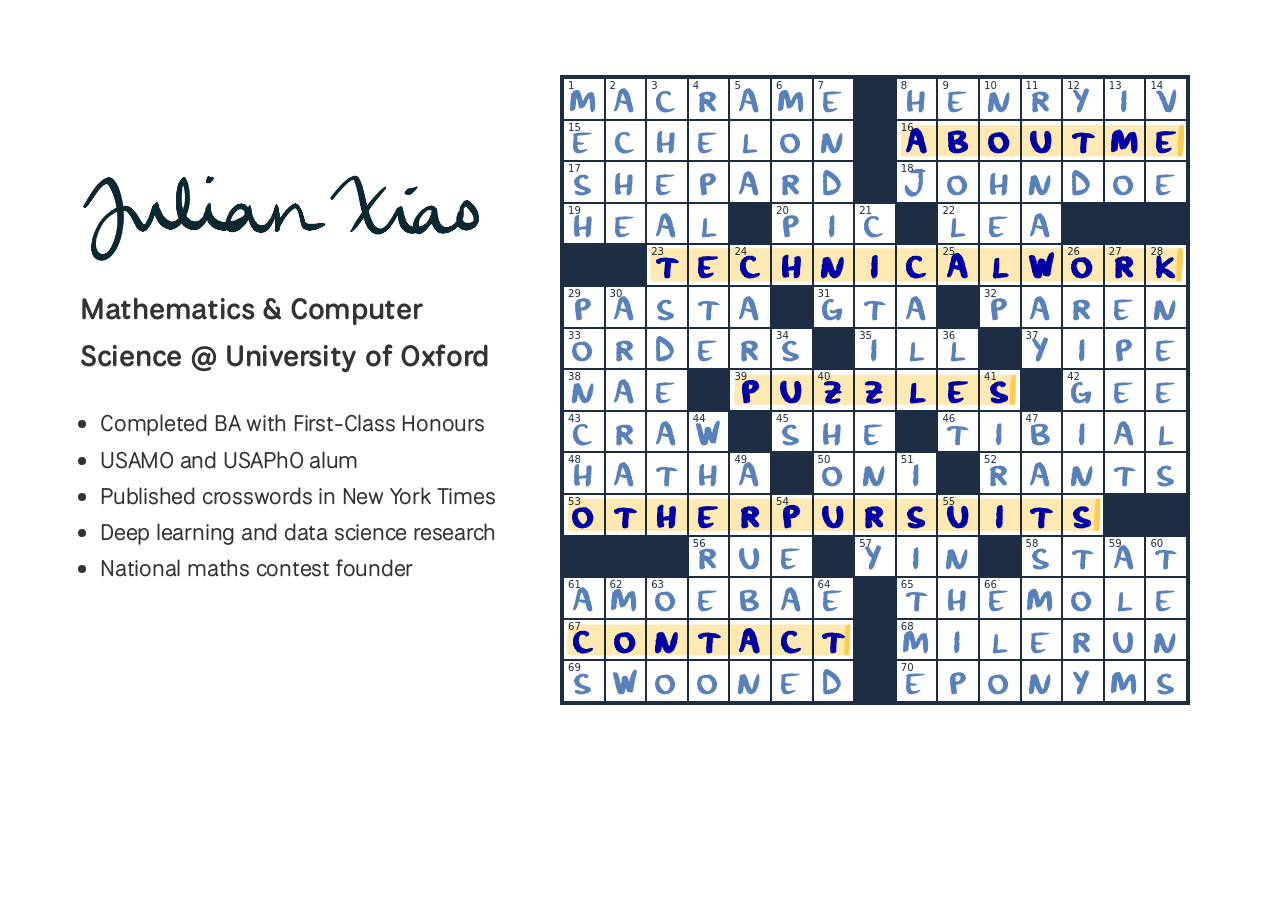
==== commit 3ffa760b: "reduced image size and fonts" ====
--- a/index.html
+++ b/index.html
@@ -6,9 +6,12 @@
         <meta name="viewport" content="width=device-width, initial-scale=1.0">
         <title>Julian's World</title>
         <link rel="icon" href="images/favicon (4).ico">
+        <link rel="preconnect" href="https://fonts.googleapis.com">
+        <link rel="preconnect" href="https://fonts.gstatic.com" crossorigin>
         <link rel="preload" href="fonts/jxh3.woff2" as="font" type="font/woff2" crossorigin>
         <link rel="preload" href="fonts/jxxword-thick.woff2" as="font" type="font/woff2" crossorigin>
-        <link rel="stylesheet" id="main-stylesheet" href="style.css?v=12">
+        <link rel="stylesheet" href="https://fonts.googleapis.com/css2?family=National+Park:wght@300;400;500;600;700&family=Nunito:wght@300;400;500;600;700&display=swap">
+        <link rel="stylesheet" id="main-stylesheet" href="style.css?v=13">
         <script>
                 if (location.hostname === 'localhost' || location.hostname === '127.0.0.1') {
                         const s = document.getElementById('main-stylesheet');
--- a/style.css
+++ b/style.css
@@ -1,5 +1,3 @@
-@import url('https://fonts.googleapis.com/css2?family=National+Park:wght@300;400;500;600;700&family=Nunito:wght@300;400;500;600;700&display=swap');
-
 :root {
     --highlighter-color: #ffb703;
     /* Yellow-orange color for the hand-drawn highlights */
@@ -7,22 +5,20 @@
 
 @font-face {
     font-family: 'JXH';
-    src: url('fonts/jxh3.woff2') format('woff2'),
-        url('fonts/jxh3.ttf') format('truetype');
+    src: url('fonts/jxh3.woff2') format('woff2');
     font-weight: normal;
     font-style: normal;
-    font-display: block;
-    /* Tells the browser to wait for the custom font to render to prevent flashes */
+    font-display: swap;
+    /* Shows fallback text immediately, swaps to the custom font once loaded */
 }
 
 @font-face {
     font-family: 'JXXW';
-    src: url('fonts/jxxword-thick.woff2') format('woff2'),
-        url('fonts/jxxword-thick.ttf') format('truetype');
+    src: url('fonts/jxxword-thick.woff2') format('woff2');
     font-weight: normal;
     font-style: normal;
-    font-display: block;
-    /* Tells the browser to wait for the custom font to render to prevent flashes */
+    font-display: swap;
+    /* Shows fallback text immediately, swaps to the custom font once loaded */
 }
 
 body {
@@ -167,7 +163,8 @@
     line-height: 1;
     margin-top: 0.25em;
     /* Shift letter further down */
-    font-feature-settings: "ss01" 1, "ss02" 0;
+    font-feature-settings: "ss01" 0, "ss02" 0;
+    text-transform: uppercase;
 }
 
 /* Crossword Link Cells */
@@ -362,11 +359,76 @@
     clip-path: inset(4.5% 4.5% 4.5% 4.5%);
 }
 
+.omtc-section::after {
+    content: "";
+    display: table;
+    clear: both;
+}
+
+.omtc-gallery-right {
+    float: right;
+    width: 30%;
+    margin: 6px 0 20px 25px;
+    display: flex;
+    flex-direction: column;
+    gap: 15px;
+}
+
+.omtc-gallery-right img {
+    width: 100%;
+    height: auto;
+    display: block;
+    border: none;
+    border-radius: 0 !important;
+    box-shadow: none;
+    box-sizing: border-box;
+}
+
 @media (max-width: 768px) {
     .about-profile-img {
         float: none;
         width: 100%;
         margin: 20px 0;
+    }
+
+    .omtc-gallery-right {
+        float: none;
+        width: 100%;
+        margin: 20px 0;
+        display: flex;
+        flex-direction: column;
+        gap: 15px;
+    }
+}
+
+.music-gallery-row {
+    display: flex;
+    flex-direction: row;
+    gap: 15px;
+    margin: 25px 0 30px 0;
+    width: 100%;
+}
+
+.music-gallery-row img {
+    height: 190px;
+    flex: 1 1 0;
+    width: 0;
+    object-fit: cover;
+    display: block;
+    border: none;
+    border-radius: 0 !important;
+    box-shadow: none;
+    box-sizing: border-box;
+}
+
+@media (max-width: 768px) {
+    .music-gallery-row {
+        gap: 10px;
+        margin: 20px 0;
+    }
+
+    .music-gallery-row img {
+        height: 130px;
     }
 }
 
@@ -1243,6 +1305,7 @@
     border-top: 2px solid #1d2d44;
     margin: 50px 0;
     opacity: 0.2;
+    clear: both;
 }
 
 .mmabble-scoreboard-container,
@@ -1717,6 +1780,7 @@
     margin: 0 auto;
     position: relative;
     aspect-ratio: 16 / 9;
+    min-height: 315px;
     border: 3px solid #1d2d44;
     border-radius: 0;
     overflow: hidden;
